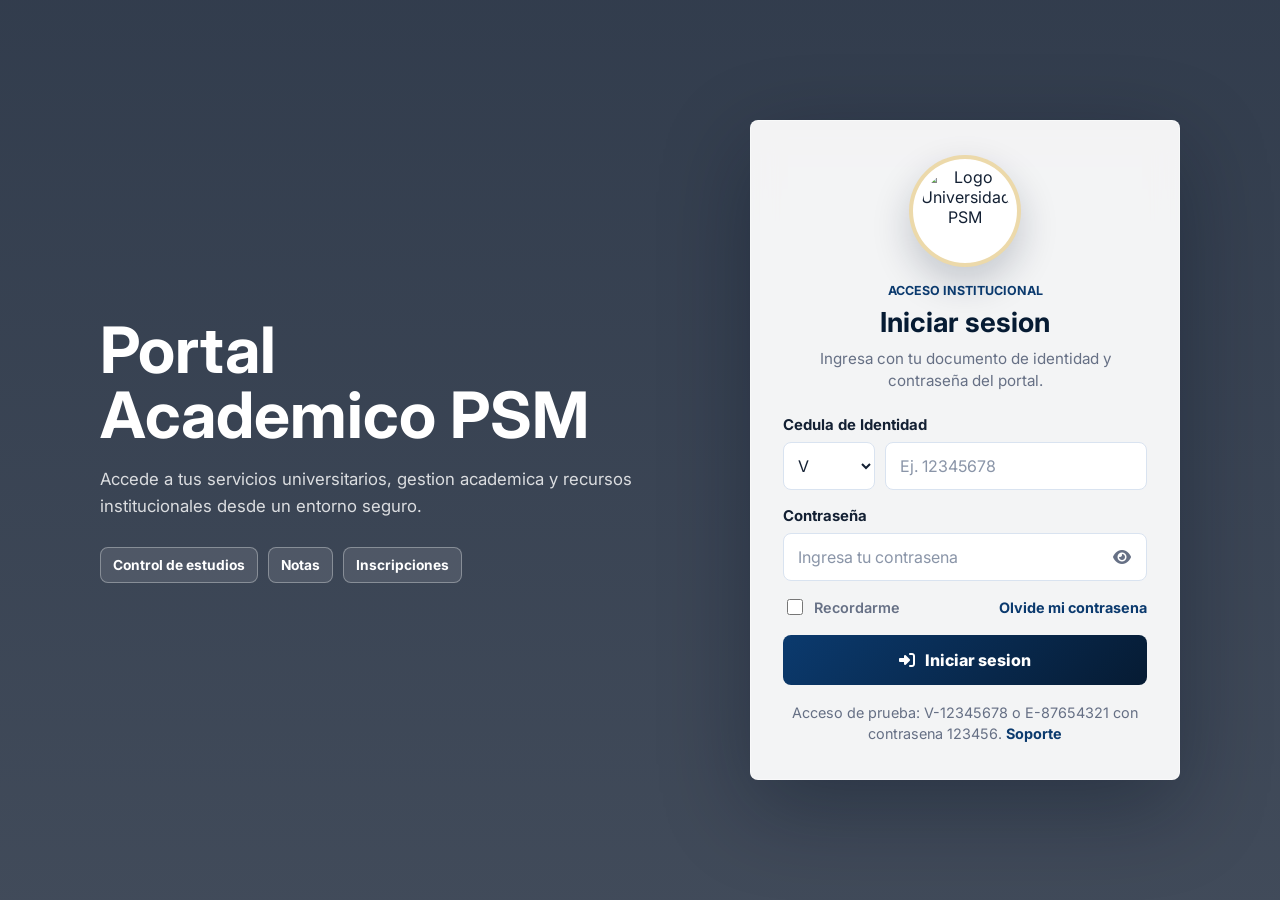
==== index.html @ 39954260 "psm prototipo" ====
<!DOCTYPE html>
<html lang="es">
<head>
    <meta charset="UTF-8">
    <meta name="viewport" content="width=device-width, initial-scale=1.0">
    <meta name="description" content="Inicio de sesion institucional para la Universidad PSM.">
    <title>Login | Universidad PSM</title>
    <link rel="preconnect" href="https://fonts.googleapis.com">
    <link rel="preconnect" href="https://fonts.gstatic.com" crossorigin>
    <link href="https://fonts.googleapis.com/css2?family=Inter:wght@400;600;700;800&display=swap" rel="stylesheet">
    <link rel="stylesheet" href="https://cdnjs.cloudflare.com/ajax/libs/font-awesome/6.5.2/css/all.min.css">
    <link rel="stylesheet" href="estilos/styles.css">
    <script src="Js/login.js" defer></script>
</head>
<body>
    <main class="login-page" aria-labelledby="login-title">
        <div class="login-shell">
            <section class="brand-panel" aria-label="Presentacion institucional">
                <h2 class="brand-title">Portal Academico PSM</h2>
                <p class="brand-copy">
                    Accede a tus servicios universitarios, gestion academica y recursos institucionales desde un entorno seguro.
                </p>
                <div class="brand-badges" aria-label="Servicios disponibles">
                    <span>Control de estudios</span>
                    <span>Notas</span>
                    <span>Inscripciones</span>
                </div>
            </section>

            <section class="login-card" aria-label="Formulario de inicio de sesion">
                <header class="login-header">
                    <div class="logo-frame">
                        <img
                            id="psm-logo"
                            src="https://encrypted-tbn0.gstatic.com/images?q=tbn:ANd9GcSV9LbEAGp9j_T1kVfdlxqC_nBdX74pdTPnZAHp3llB1PQPpkl-ZBNNjds0&s=10"
                            alt="Logo Universidad PSM"
                        >
                    </div>
                    <p class="eyebrow">Acceso institucional</p>
                    <h1 id="login-title" class="login-title">Iniciar sesion</h1>
                    <p class="login-subtitle">Ingresa con tu documento de identidad y contraseña del portal.</p>
                </header>

                <div id="error-box" class="error-box" role="alert" aria-live="polite" hidden></div>

                <form id="login-form" class="login-form" novalidate>
                    <div class="form-group">
                        <label for="document-number">Cedula de Identidad</label>
                        <div class="form-row">
                            <select id="document-type" class="document-select" name="documentType" aria-label="Tipo de documento">
                                <option value="V">V</option>
                                <option value="E">E</option>
                            </select>
                            <input
                                id="document-number"
                                class="control"
                                name="documentNumber"
                                type="number"
                                inputmode="numeric"
                                autocomplete="username"
                                placeholder="Ej. 12345678"
                                maxlength="10"
                                required
                            >
                        </div>
                    </div>

                    <div class="form-group">
                        <label for="password">Contraseña</label>
                        <div class="password-field">
                            <input
                                id="password"
                                class="control"
                                name="password"
                                type="password"
                                autocomplete="current-password"
                                placeholder="Ingresa tu contrasena"
                                required
                            >
                            <button id="toggle-password" class="icon-button" type="button" aria-label="Mostrar contrasena">
                                <i class="fa-solid fa-eye" aria-hidden="true"></i>
                            </button>
                        </div>
                    </div>

                    <div class="form-options">
                        <label class="check-option" for="remember-session">
                            <input id="remember-session" name="rememberSession" type="checkbox">
                            Recordarme
                        </label>
                        <a id="forgot-password" class="forgot-link" href="#">Olvide mi contrasena</a>
                    </div>

                    <button id="login-button" class="login-button" type="submit">
                        <i class="fa-solid fa-right-to-bracket" aria-hidden="true"></i>
                        <span>Iniciar sesion</span>
                    </button>
                </form>

                <p class="login-help">
                    Acceso de prueba: V-12345678 o E-87654321 con contrasena 123456.
                    <a class="support-link" href="mailto:soporte@psm.edu.ve">Soporte</a>
                </p>
            </section>
        </div>
    </main>
</body>
</html>
---- estilos/styles.css ----
:root {
    --color-ink: #132033;
    --color-muted: #667085;
    --color-white: #ffffff;
    --color-panel: rgba(255, 255, 255, 0.94);
    --color-line: #d9e3f0;
    --color-primary: #0b3a6e;
    --color-primary-dark: #061b33;
    --color-primary-soft: #e8f1fb;
    --color-gold: #d7af4f;
    --color-error: #b42318;
    --color-error-bg: #fff1f0;
    --color-success: #067647;
    --radius: 8px;
    --shadow-panel: 0 28px 90px rgba(3, 12, 27, 0.32);
}

* {
    box-sizing: border-box;
}

html {
    min-height: 100%;
}

body {
    min-height: 100vh;
    margin: 0;
    font-family: "Inter", Arial, Helvetica, sans-serif;
    color: var(--color-ink);
    background:
        linear-gradient(rgba(5, 18, 38, 0.82), rgba(5, 18, 38, 0.76)),
        url("https://diarioelregionaldelzulia.com/wp-content/uploads/2025/09/image-8.jpg") center / cover fixed;
}

button,
input,
select {
    font: inherit;
}

.login-page {
    display: grid;
    min-height: 100vh;
    padding: 20px 14px;
}

.login-shell {
    display: grid;
    align-items: center;
    width: min(100%, 1080px);
    margin: auto;
    gap: 22px;
}

.brand-panel {
    display: none;
    color: var(--color-white);
}

.login-card {
    width: min(100%, 430px);
    margin: 0 auto;
    padding: 26px 20px;
    border: 1px solid rgba(255, 255, 255, 0.42);
    border-radius: var(--radius);
    background: var(--color-panel);
    box-shadow: var(--shadow-panel);
    backdrop-filter: blur(14px);
}

.login-header {
    text-align: center;
}

.logo-frame {
    display: grid;
    place-items: center;
    width: 112px;
    height: 112px;
    margin: 0 auto 16px;
    border: 4px solid rgba(215, 175, 79, 0.48);
    border-radius: 50%;
    background: var(--color-white);
    box-shadow: 0 16px 38px rgba(6, 27, 51, 0.2);
}

#psm-logo {
    display: block;
    width: 88px;
    height: 88px;
    border-radius: 50%;
    object-fit: contain;
}

.eyebrow {
    margin: 0 0 8px;
    color: var(--color-primary);
    font-size: 0.78rem;
    font-weight: 700;
    letter-spacing: 0;
    text-transform: uppercase;
}

.login-title {
    margin: 0;
    color: var(--color-primary-dark);
    font-size: 1.72rem;
    line-height: 1.18;
}

.login-subtitle {
    margin: 10px auto 0;
    max-width: 31ch;
    color: var(--color-muted);
    font-size: 0.95rem;
    line-height: 1.45;
}

.error-box {
    margin-top: 20px;
    padding: 12px 14px;
    border: 1px solid rgba(180, 35, 24, 0.22);
    border-radius: var(--radius);
    color: var(--color-error);
    background: var(--color-error-bg);
    font-size: 0.92rem;
    line-height: 1.4;
}

.login-form {
    display: grid;
    gap: 17px;
    margin-top: 24px;
}

.form-group {
    display: grid;
    gap: 8px;
}

.form-row {
    display: grid;
    grid-template-columns: 92px 1fr;
    gap: 10px;
}

label {
    color: var(--color-ink);
    font-size: 0.93rem;
    font-weight: 700;
}

.control,
.document-select {
    min-height: 48px;
    width: 100%;
    border: 1px solid var(--color-line);
    border-radius: var(--radius);
    color: var(--color-ink);
    background: var(--color-white);
    outline: none;
    transition: border-color 180ms ease, box-shadow 180ms ease, background-color 180ms ease, transform 180ms ease;
}

.control {
    padding: 12px 14px;
}

.document-select {
    padding: 12px 10px;
    cursor: pointer;
}

.control::placeholder {
    color: #8a95a8;
}

.control:focus,
.document-select:focus {
    border-color: var(--color-gold);
    box-shadow: 0 0 0 4px rgba(215, 175, 79, 0.2);
}

.control:disabled,
.document-select:disabled {
    color: var(--color-muted);
    background: #eef2f7;
    cursor: not-allowed;
}

.password-field {
    position: relative;
}

.password-field .control {
    padding-right: 46px;
}

.icon-button {
    position: absolute;
    right: 8px;
    top: 50%;
    display: inline-grid;
    place-items: center;
    width: 34px;
    height: 34px;
    border: 0;
    border-radius: var(--radius);
    color: var(--color-muted);
    background: transparent;
    cursor: pointer;
    transform: translateY(-50%);
    transition: color 180ms ease, background-color 180ms ease;
}

.icon-button:hover,
.icon-button:focus-visible {
    color: var(--color-primary);
    background: var(--color-primary-soft);
}

.form-options {
    display: flex;
    align-items: center;
    justify-content: space-between;
    gap: 12px;
    flex-wrap: wrap;
    margin-top: -2px;
}

.check-option {
    display: inline-flex;
    align-items: center;
    gap: 8px;
    color: var(--color-muted);
    font-size: 0.9rem;
    font-weight: 600;
}

.check-option input {
    width: 16px;
    height: 16px;
    accent-color: var(--color-primary);
}

.forgot-link,
.support-link {
    color: var(--color-primary);
    font-size: 0.9rem;
    font-weight: 700;
    text-decoration: none;
}

.forgot-link:hover,
.support-link:hover,
.forgot-link:focus-visible,
.support-link:focus-visible {
    text-decoration: underline;
}

.login-button {
    display: inline-flex;
    align-items: center;
    justify-content: center;
    gap: 10px;
    min-height: 50px;
    border: 0;
    border-radius: var(--radius);
    color: var(--color-white);
    background: linear-gradient(135deg, var(--color-primary), var(--color-primary-dark));
    font-weight: 800;
    cursor: pointer;
    transition: transform 180ms ease, box-shadow 180ms ease, opacity 180ms ease;
}

.login-button:hover:not(:disabled),
.login-button:focus-visible:not(:disabled) {
    transform: translateY(-1px);
    box-shadow: 0 14px 26px rgba(11, 58, 110, 0.3);
}

.login-button:disabled,
.login-button.is-loading {
    opacity: 0.68;
    cursor: not-allowed;
    transform: none;
    box-shadow: none;
}

.login-help {
    margin: 18px 0 0;
    color: var(--color-muted);
    font-size: 0.9rem;
    line-height: 1.45;
    text-align: center;
}

.brand-title {
    max-width: 12ch;
    margin: 0;
    font-size: clamp(2.35rem, 5vw, 4.5rem);
    line-height: 1.02;
}

.brand-copy {
    max-width: 52ch;
    margin: 18px 0 0;
    color: rgba(255, 255, 255, 0.82);
    font-size: 1.05rem;
    line-height: 1.65;
}

.brand-badges {
    display: flex;
    gap: 10px;
    flex-wrap: wrap;
    margin-top: 26px;
}

.brand-badges span {
    padding: 9px 12px;
    border: 1px solid rgba(255, 255, 255, 0.32);
    border-radius: var(--radius);
    background: rgba(255, 255, 255, 0.1);
    color: var(--color-white);
    font-size: 0.86rem;
    font-weight: 700;
}

@media (min-width: 760px) {
    .login-page {
        padding: 36px 28px;
    }

    .login-shell {
        grid-template-columns: minmax(0, 1fr) 430px;
        gap: 48px;
    }

    .brand-panel {
        display: block;
    }

    .login-card {
        padding: 34px 32px;
    }
}
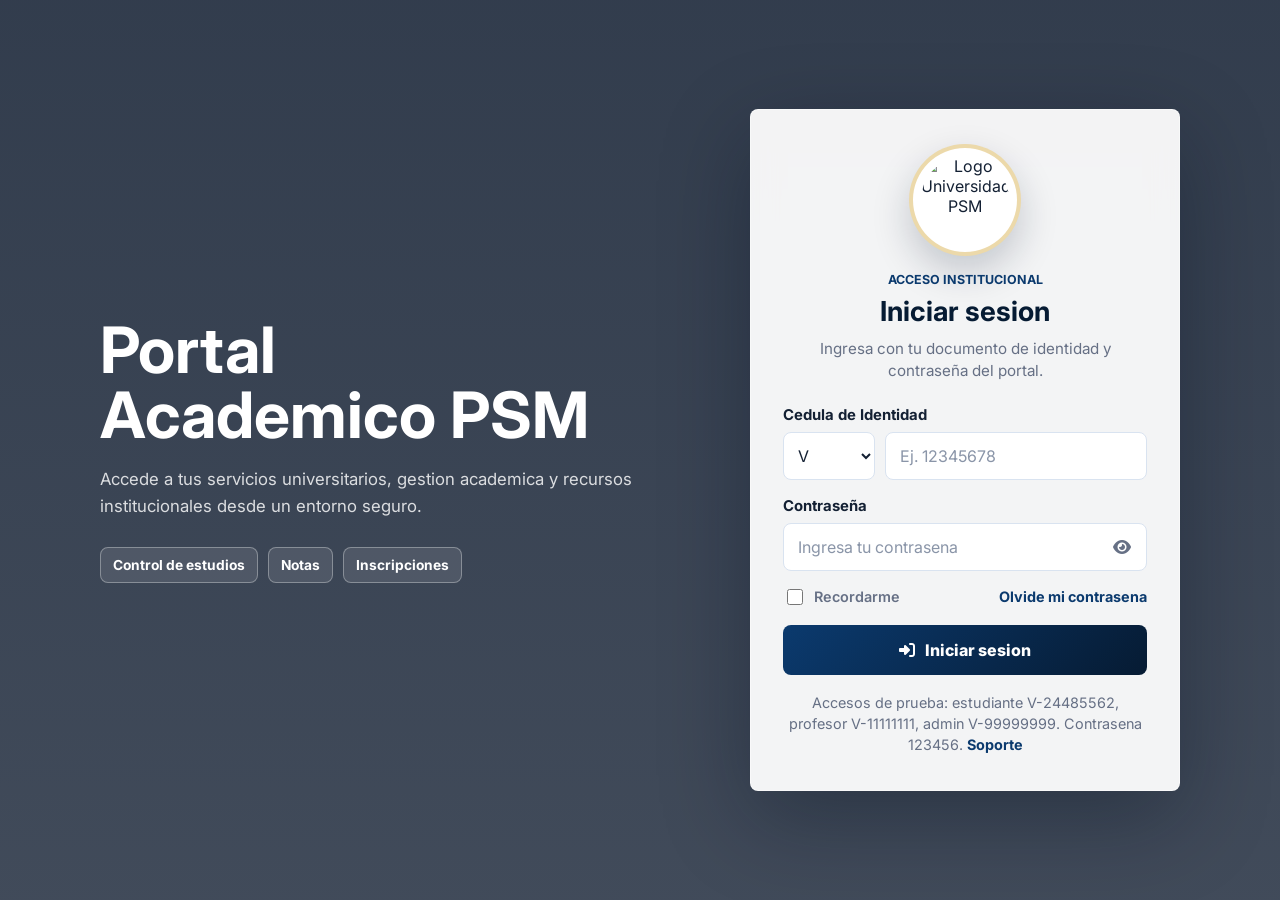
==== commit 5bee1cfc: "Seccion Profesor 80%" ====
--- a/index.html
+++ b/index.html
@@ -98,7 +98,7 @@
                 </form>
 
                 <p class="login-help">
-                    Acceso de prueba: V-12345678 o E-87654321 con contrasena 123456.
+                    Accesos de prueba: estudiante V-24485562, profesor V-11111111, admin V-99999999. Contrasena 123456.
                     <a class="support-link" href="mailto:soporte@psm.edu.ve">Soporte</a>
                 </p>
             </section>
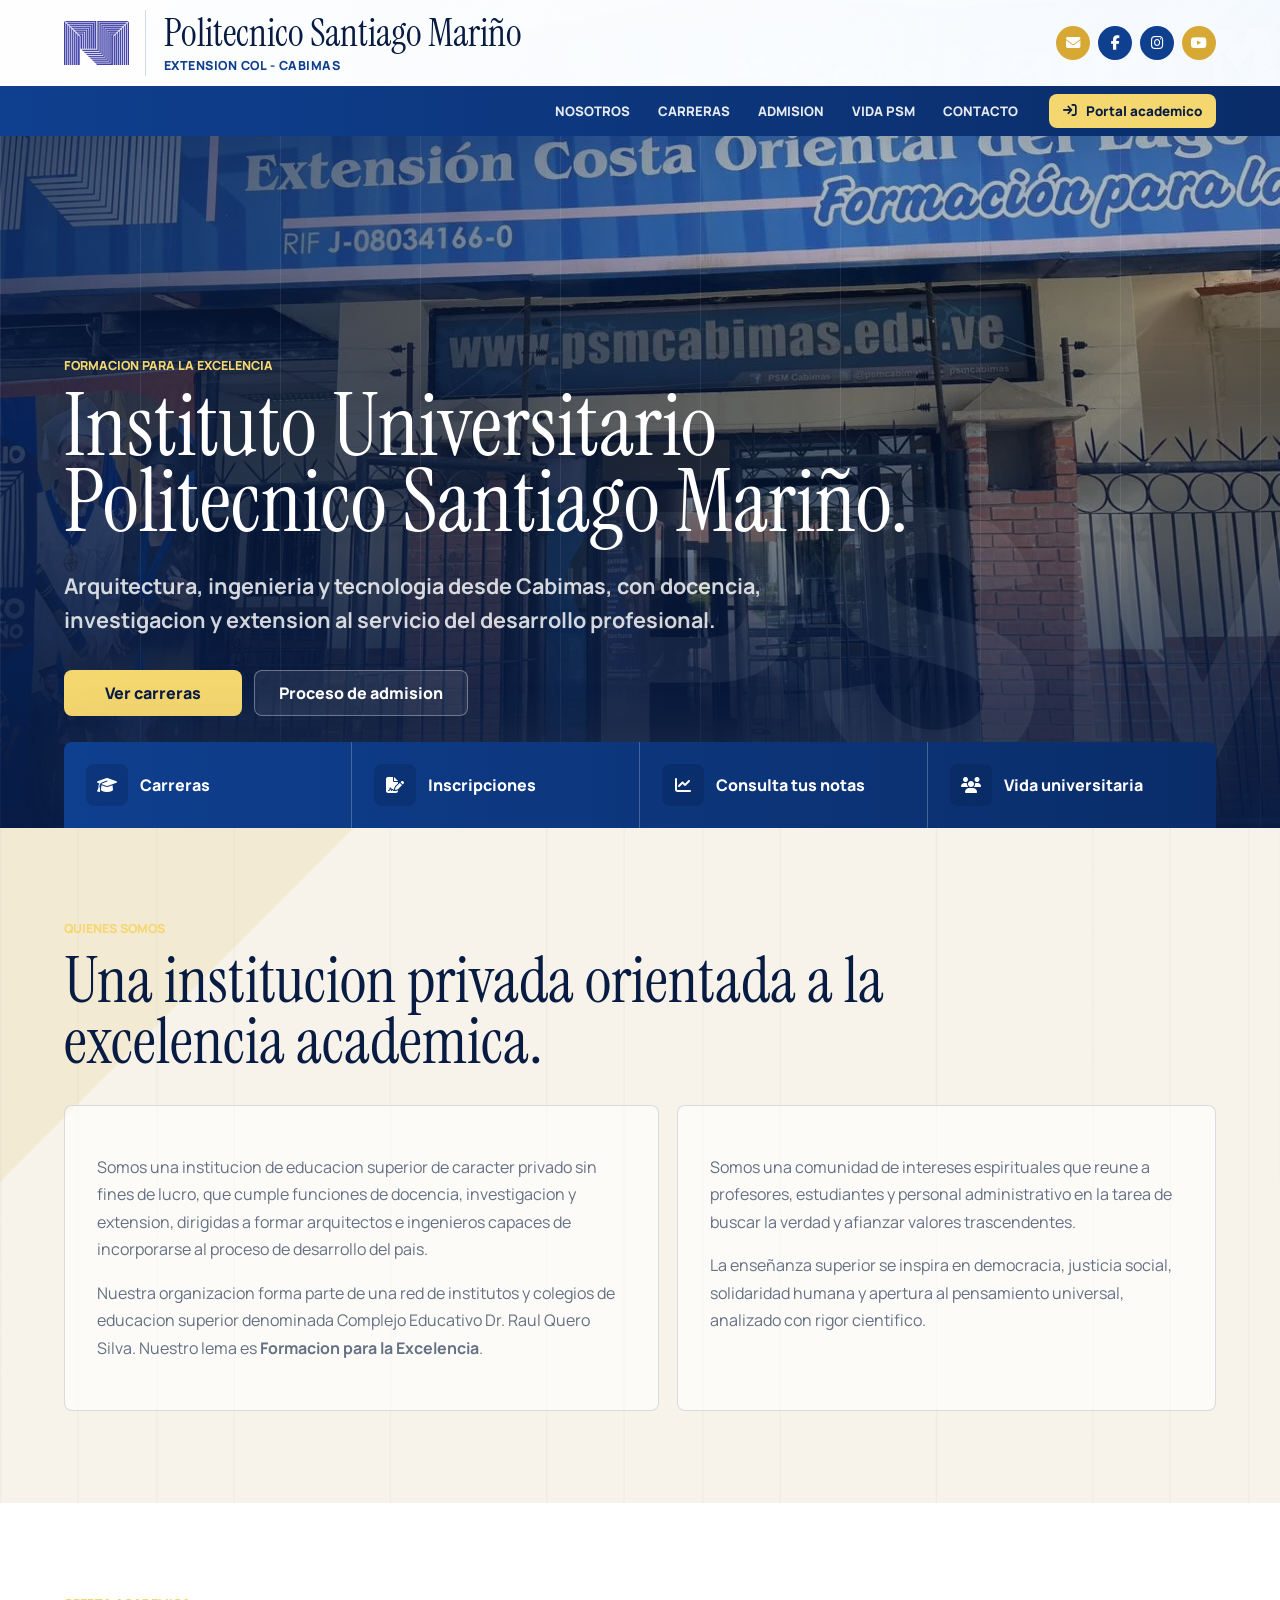
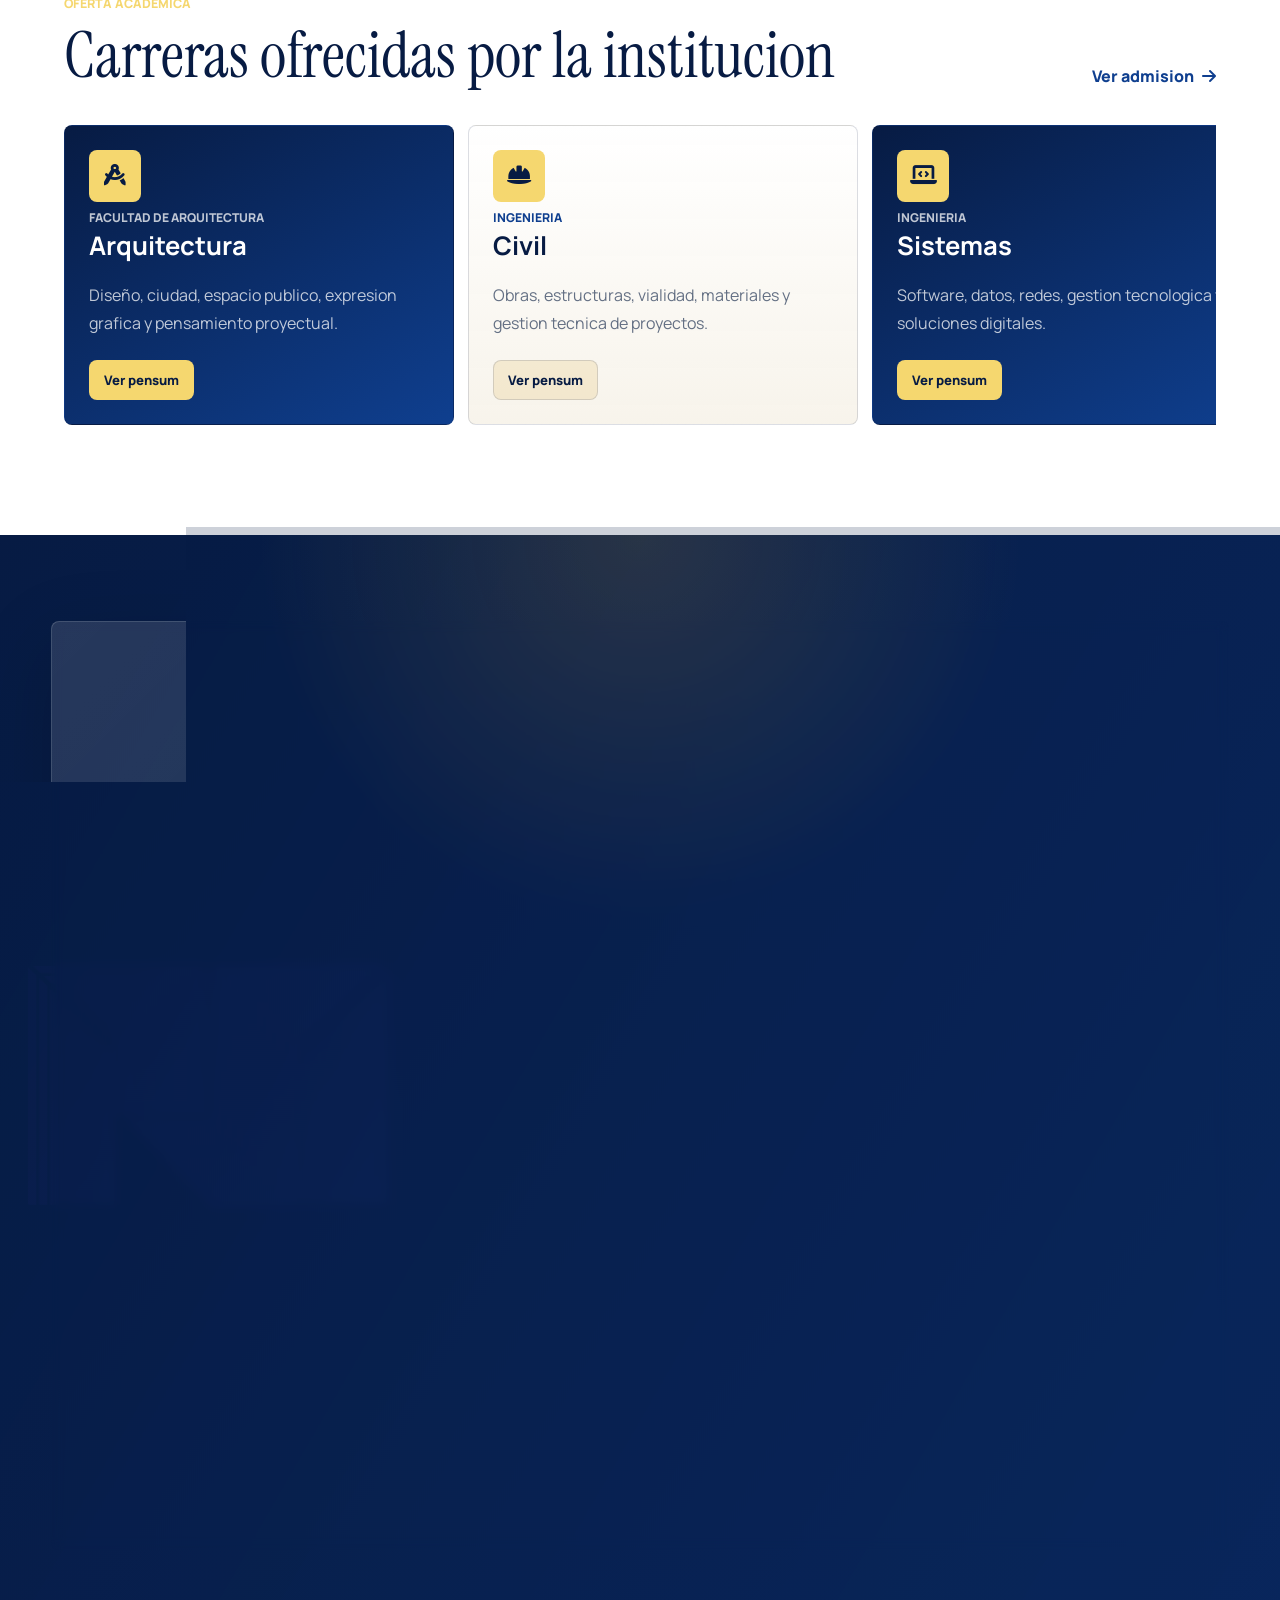
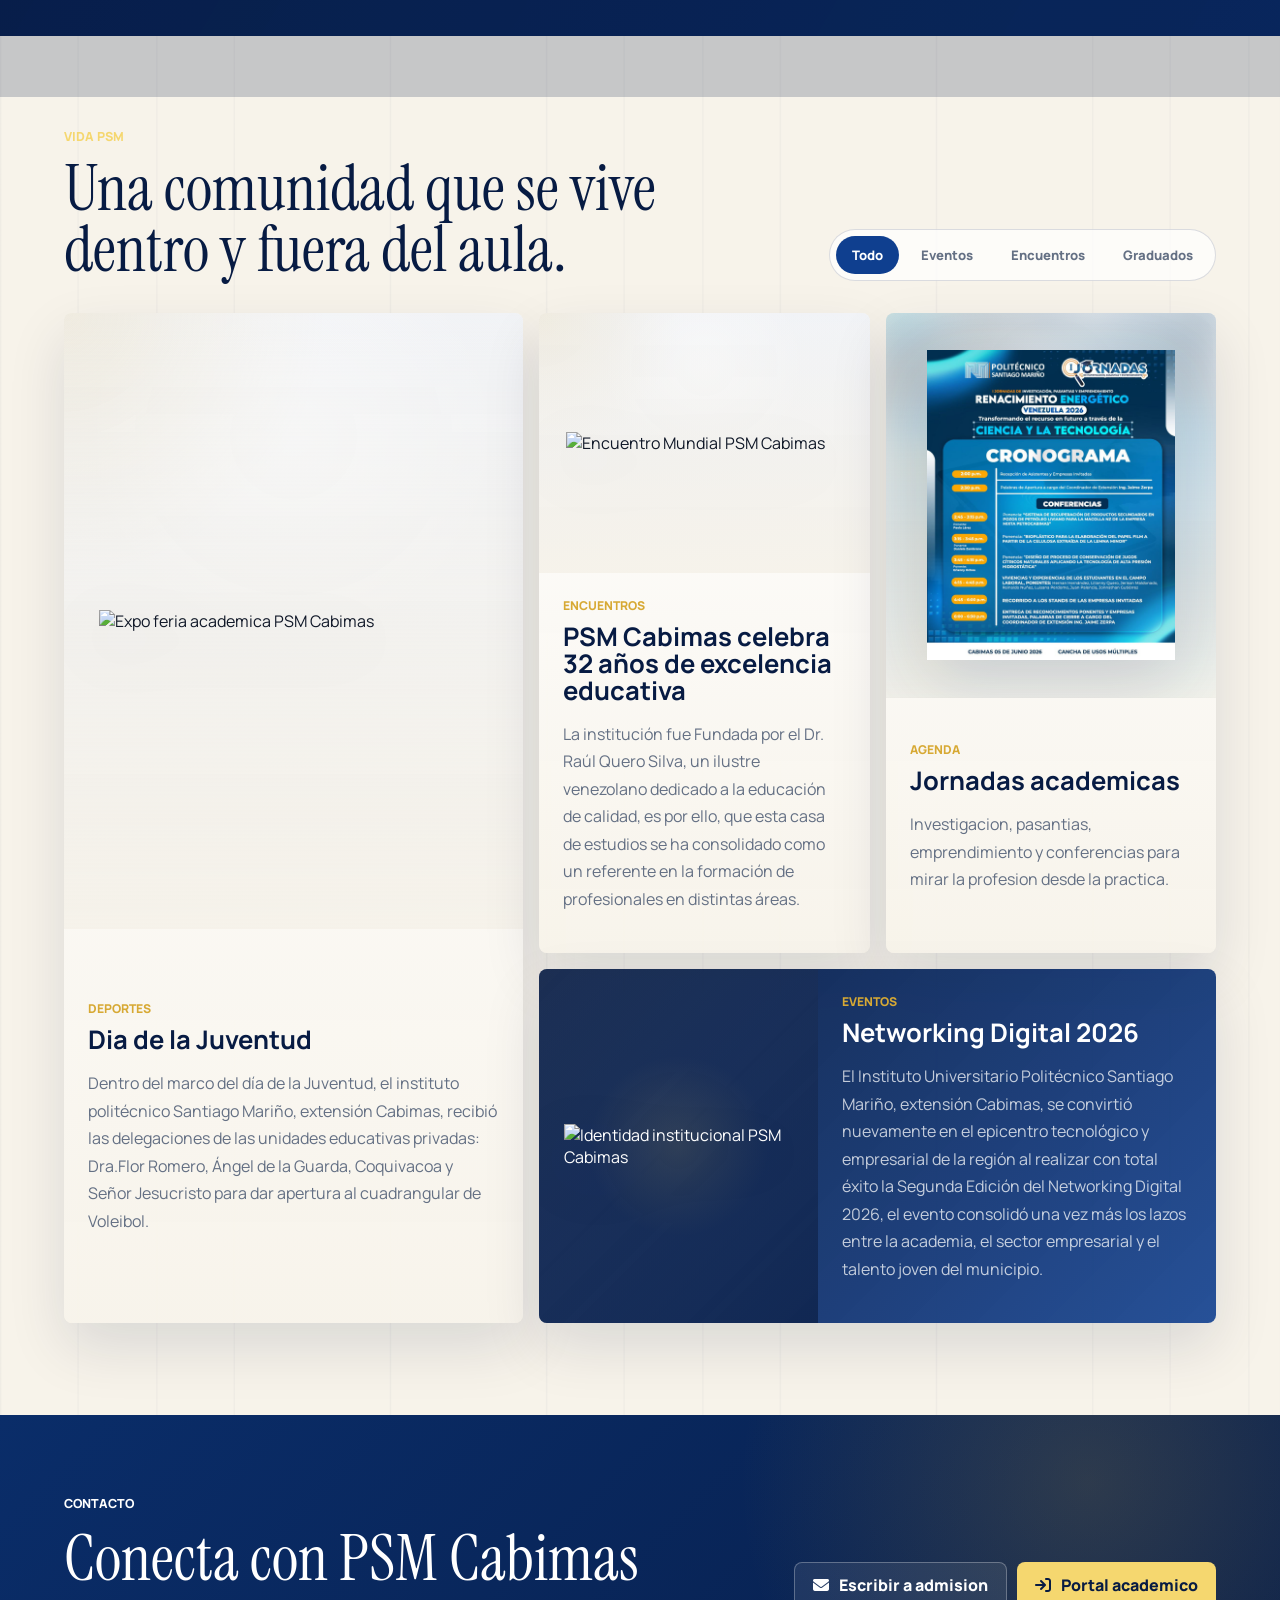
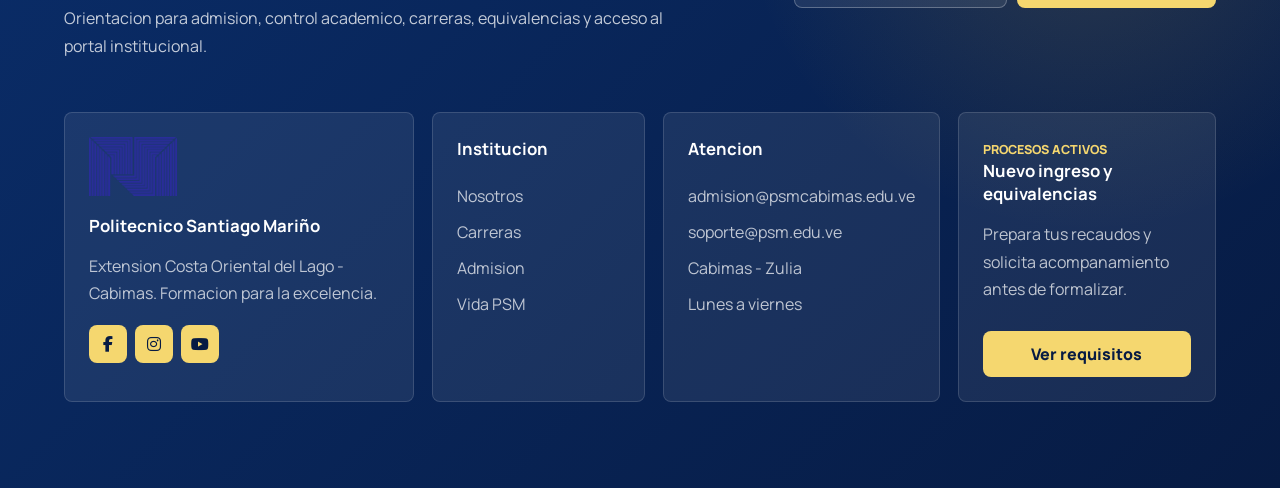
==== commit 71f9defe: "nueva estructura website" ====
--- a/index.html
+++ b/index.html
@@ -3,106 +3,324 @@
 <head>
     <meta charset="UTF-8">
     <meta name="viewport" content="width=device-width, initial-scale=1.0">
-    <meta name="description" content="Inicio de sesion institucional para la Universidad PSM.">
-    <title>Login | Universidad PSM</title>
+    <meta name="description" content="Web institucional del Instituto Universitario Politecnico Santiago Mariño en Cabimas.">
+    <title>Universidad PSM | Cabimas</title>
     <link rel="preconnect" href="https://fonts.googleapis.com">
     <link rel="preconnect" href="https://fonts.gstatic.com" crossorigin>
-    <link href="https://fonts.googleapis.com/css2?family=Inter:wght@400;600;700;800&display=swap" rel="stylesheet">
+    <link href="https://fonts.googleapis.com/css2?family=Instrument+Serif:ital@0;1&family=Manrope:wght@500;600;700;800;900&display=swap" rel="stylesheet">
     <link rel="stylesheet" href="https://cdnjs.cloudflare.com/ajax/libs/font-awesome/6.5.2/css/all.min.css">
-    <link rel="stylesheet" href="estilos/styles.css">
-    <script src="Js/login.js" defer></script>
+    <link rel="stylesheet" href="https://cdn.jsdelivr.net/npm/swiper@11/swiper-bundle.min.css">
+    <link rel="stylesheet" href="estilos/website.css">
+    <script src="https://cdn.jsdelivr.net/npm/swiper@11/swiper-bundle.min.js" defer></script>
+    <script src="https://unpkg.com/lenis@1.3.4/dist/lenis.min.js" defer></script>
+    <script src="Js/data/dashboardData.js" defer></script>
+    <script src="Js/website.js" defer></script>
 </head>
 <body>
-    <main class="login-page" aria-labelledby="login-title">
-        <div class="login-shell">
-            <section class="brand-panel" aria-label="Presentacion institucional">
-                <h2 class="brand-title">Portal Academico PSM</h2>
-                <p class="brand-copy">
-                    Accede a tus servicios universitarios, gestion academica y recursos institucionales desde un entorno seguro.
-                </p>
-                <div class="brand-badges" aria-label="Servicios disponibles">
-                    <span>Control de estudios</span>
-                    <span>Notas</span>
-                    <span>Inscripciones</span>
-                </div>
-            </section>
-
-            <section class="login-card" aria-label="Formulario de inicio de sesion">
-                <header class="login-header">
-                    <div class="logo-frame">
-                        <img
-                            id="psm-logo"
-                            src="https://encrypted-tbn0.gstatic.com/images?q=tbn:ANd9GcSV9LbEAGp9j_T1kVfdlxqC_nBdX74pdTPnZAHp3llB1PQPpkl-ZBNNjds0&s=10"
-                            alt="Logo Universidad PSM"
-                        >
-                    </div>
-                    <p class="eyebrow">Acceso institucional</p>
-                    <h1 id="login-title" class="login-title">Iniciar sesion</h1>
-                    <p class="login-subtitle">Ingresa con tu documento de identidad y contraseña del portal.</p>
-                </header>
-
-                <div id="error-box" class="error-box" role="alert" aria-live="polite" hidden></div>
-
-                <form id="login-form" class="login-form" novalidate>
-                    <div class="form-group">
-                        <label for="document-number">Cedula de Identidad</label>
-                        <div class="form-row">
-                            <select id="document-type" class="document-select" name="documentType" aria-label="Tipo de documento">
-                                <option value="V">V</option>
-                                <option value="E">E</option>
-                            </select>
-                            <input
-                                id="document-number"
-                                class="control"
-                                name="documentNumber"
-                                type="number"
-                                inputmode="numeric"
-                                autocomplete="username"
-                                placeholder="Ej. 12345678"
-                                maxlength="10"
-                                required
-                            >
-                        </div>
-                    </div>
-
-                    <div class="form-group">
-                        <label for="password">Contraseña</label>
-                        <div class="password-field">
-                            <input
-                                id="password"
-                                class="control"
-                                name="password"
-                                type="password"
-                                autocomplete="current-password"
-                                placeholder="Ingresa tu contrasena"
-                                required
-                            >
-                            <button id="toggle-password" class="icon-button" type="button" aria-label="Mostrar contrasena">
-                                <i class="fa-solid fa-eye" aria-hidden="true"></i>
-                            </button>
-                        </div>
-                    </div>
-
-                    <div class="form-options">
-                        <label class="check-option" for="remember-session">
-                            <input id="remember-session" name="rememberSession" type="checkbox">
-                            Recordarme
-                        </label>
-                        <a id="forgot-password" class="forgot-link" href="#">Olvide mi contrasena</a>
-                    </div>
-
-                    <button id="login-button" class="login-button" type="submit">
-                        <i class="fa-solid fa-right-to-bracket" aria-hidden="true"></i>
-                        <span>Iniciar sesion</span>
-                    </button>
-                </form>
-
-                <p class="login-help">
-                    Accesos de prueba: estudiante V-24485562, profesor V-11111111, admin V-99999999. Contrasena 123456.
-                    <a class="support-link" href="mailto:soporte@psm.edu.ve">Soporte</a>
-                </p>
+    <header class="site-header" data-site-header>
+        <div class="site-topbar">
+            <a class="site-brand" href="#inicio" aria-label="Inicio PSM Cabimas">
+                <img src="img/PSMCABIMASEDU.VE.png" alt="Logo PSM">
+                <span><strong>Politecnico Santiago Mariño</strong><small>Extension COL - Cabimas</small></span>
+            </a>
+            <div class="site-social" aria-label="Canales institucionales">
+                <a href="mailto:admisioncabimas@psm.edu.ve" aria-label="Correo"><i class="fa-solid fa-envelope" aria-hidden="true"></i></a>
+                <a href="#contacto" aria-label="Facebook"><i class="fa-brands fa-facebook-f" aria-hidden="true"></i></a>
+                <a href="#contacto" aria-label="Instagram"><i class="fa-brands fa-instagram" aria-hidden="true"></i></a>
+                <a href="#contacto" aria-label="YouTube"><i class="fa-brands fa-youtube" aria-hidden="true"></i></a>
+            </div>
+        </div>
+
+        <div class="site-navbar">
+            <button class="site-menu-button" type="button" aria-label="Abrir menu" data-menu-button>
+                <i class="fa-solid fa-bars" aria-hidden="true"></i>
+            </button>
+
+            <nav class="site-nav" aria-label="Navegacion principal" data-site-nav>
+                <a href="#nosotros">Nosotros</a>
+                <a href="#carreras">Carreras</a>
+                <a href="#admision">Admision</a>
+                <a href="#vida">Vida PSM</a>
+                <a href="#contacto">Contacto</a>
+            </nav>
+
+            <a class="portal-link" href="login.html">
+                <i class="fa-solid fa-arrow-right-to-bracket" aria-hidden="true"></i>
+                Portal academico
+            </a>
+        </div>
+    </header>
+
+    <main>
+        <section id="inicio" class="hero-section">
+            <div class="hero-bg-mark" aria-hidden="true">PSM</div>
+            <div class="hero-content">
+                <p class="section-kicker">Formacion para la Excelencia</p>
+                <h1>Instituto Universitario Politecnico Santiago Mariño.</h1>
+                <p class="hero-copy">Arquitectura, ingenieria y tecnologia desde Cabimas, con docencia, investigacion y extension al servicio del desarrollo profesional.</p>
+                <div class="hero-actions">
+                    <a class="primary-action" href="#carreras">Ver carreras</a>
+                    <a class="secondary-action" href="#admision">Proceso de admision</a>
+                </div>
+            </div>
+
+            <div class="hero-quick-links" aria-label="Accesos rapidos">
+                <a href="#carreras"><i class="fa-solid fa-graduation-cap" aria-hidden="true"></i><span>Carreras</span></a>
+                <a href="#admision"><i class="fa-solid fa-file-signature" aria-hidden="true"></i><span>Inscripciones</span></a>
+                <a href="login.html"><i class="fa-solid fa-chart-line" aria-hidden="true"></i><span>Consulta tus notas</span></a>
+                <a href="#vida"><i class="fa-solid fa-users" aria-hidden="true"></i><span>Vida universitaria</span></a>
+            </div>
+        </section>
+
+        <section id="nosotros" class="about-section section-frame">
+            <div class="section-heading">
+                <p class="section-kicker">Quienes somos</p>
+                <h2>Una institucion privada orientada a la excelencia academica.</h2>
+            </div>
+            <div class="about-grid">
+                <article>
+                    <p>Somos una institucion de educacion superior de caracter privado sin fines de lucro, que cumple funciones de docencia, investigacion y extension, dirigidas a formar arquitectos e ingenieros capaces de incorporarse al proceso de desarrollo del pais.</p>
+                    <p>Nuestra organizacion forma parte de una red de institutos y colegios de educacion superior denominada Complejo Educativo Dr. Raul Quero Silva. Nuestro lema es <strong>Formacion para la Excelencia</strong>.</p>
+                </article>
+                <article>
+                    <p>Somos una comunidad de intereses espirituales que reune a profesores, estudiantes y personal administrativo en la tarea de buscar la verdad y afianzar valores trascendentes.</p>
+                    <p>La enseñanza superior se inspira en democracia, justicia social, solidaridad humana y apertura al pensamiento universal, analizado con rigor cientifico.</p>
+                </article>
+            </div>
+        </section>
+
+        <section id="carreras" class="careers-section section-frame">
+            <div class="section-heading split">
+                <div>
+                    <p class="section-kicker">Oferta academica</p>
+                    <h2>Carreras ofrecidas por la institucion</h2>
+                </div>
+                <a class="text-link" href="#admision">Ver admision <i class="fa-solid fa-arrow-right" aria-hidden="true"></i></a>
+            </div>
+            <div class="career-carousel swiper" data-career-carousel>
+                <div class="career-viewport swiper-wrapper" data-career-track>
+                <article class="career-card swiper-slide" data-career-key="arquitectura" data-career-name="Arquitectura" data-career-faculty="Facultad de Arquitectura" data-career-focus="Diseño arquitectonico, urbanismo, expresion grafica, estructuras basicas y proyecto integral.">
+                    <i class="fa-solid fa-drafting-compass" aria-hidden="true"></i>
+                    <span>Facultad de Arquitectura</span>
+                    <h3>Arquitectura</h3>
+                    <p>Diseño, ciudad, espacio publico, expresion grafica y pensamiento proyectual.</p>
+                    <button class="career-pensum-button" type="button" data-pensum-open>Ver pensum</button>
+                </article>
+                <article class="career-card swiper-slide" data-career-key="civil" data-career-name="Ingenieria Civil" data-career-faculty="Ingenieria" data-career-focus="Estructuras, vialidad, hidraulica, suelos, materiales, obras civiles y gestion de proyectos.">
+                    <i class="fa-solid fa-helmet-safety" aria-hidden="true"></i>
+                    <span>Ingenieria</span>
+                    <h3>Civil</h3>
+                    <p>Obras, estructuras, vialidad, materiales y gestion tecnica de proyectos.</p>
+                    <button class="career-pensum-button" type="button" data-pensum-open>Ver pensum</button>
+                </article>
+                <article class="career-card swiper-slide" data-career-key="sistemas" data-career-name="Ingenieria de Sistemas" data-career-faculty="Ingenieria" data-career-focus="Programacion, bases de datos, redes, sistemas operativos, analisis, diseño y gestion tecnologica.">
+                    <i class="fa-solid fa-laptop-code" aria-hidden="true"></i>
+                    <span>Ingenieria</span>
+                    <h3>Sistemas</h3>
+                    <p>Software, datos, redes, gestion tecnologica y soluciones digitales.</p>
+                    <button class="career-pensum-button" type="button" data-pensum-open>Ver pensum</button>
+                </article>
+                <article class="career-card swiper-slide" data-career-key="electrica" data-career-name="Ingenieria Electrica" data-career-faculty="Ingenieria" data-career-focus="Circuitos, maquinas electricas, potencia, instalaciones, control y energia aplicada.">
+                    <i class="fa-solid fa-bolt" aria-hidden="true"></i>
+                    <span>Ingenieria</span>
+                    <h3>Electrica</h3>
+                    <p>Sistemas electricos, potencia, control, instalaciones y energia aplicada.</p>
+                    <button class="career-pensum-button" type="button" data-pensum-open>Ver pensum</button>
+                </article>
+                <article class="career-card swiper-slide" data-career-key="electronica" data-career-name="Ingenieria Electronica" data-career-faculty="Ingenieria" data-career-focus="Electronica analogica y digital, telecomunicaciones, control, automatizacion e instrumentacion.">
+                    <i class="fa-solid fa-microchip" aria-hidden="true"></i>
+                    <span>Ingenieria</span>
+                    <h3>Electronica</h3>
+                    <p>Circuitos, comunicaciones, automatizacion, instrumentacion y tecnologia aplicada.</p>
+                    <button class="career-pensum-button" type="button" data-pensum-open>Ver pensum</button>
+                </article>
+                <article class="career-card swiper-slide" data-career-key="industrial" data-career-name="Ingenieria Industrial" data-career-faculty="Ingenieria" data-career-focus="Produccion, calidad, operaciones, logistica, seguridad industrial y mejora de procesos.">
+                    <i class="fa-solid fa-industry" aria-hidden="true"></i>
+                    <span>Ingenieria</span>
+                    <h3>Industrial</h3>
+                    <p>Procesos productivos, calidad, operaciones, logistica y mejora organizacional.</p>
+                    <button class="career-pensum-button" type="button" data-pensum-open>Ver pensum</button>
+                </article>
+                <article class="career-card swiper-slide" data-career-key="mantenimiento" data-career-name="Ingenieria en Mantenimiento Mecanico" data-career-faculty="Ingenieria" data-career-focus="Maquinas, procesos industriales, mantenimiento, confiabilidad, materiales y gestion tecnica.">
+                    <i class="fa-solid fa-gears" aria-hidden="true"></i>
+                    <span>Ingenieria</span>
+                    <h3>Mantenimiento Mecanico</h3>
+                    <p>Procesos industriales, confiabilidad, maquinas y gestion de mantenimiento.</p>
+                    <button class="career-pensum-button" type="button" data-pensum-open>Ver pensum</button>
+                </article>
+                </div>
+                <div class="career-carousel-bar" aria-label="Controles de carreras">
+                    <button class="career-control" type="button" data-career-prev aria-label="Carrera anterior"><i class="fa-solid fa-arrow-left" aria-hidden="true"></i></button>
+                    <button class="career-control" type="button" data-career-next aria-label="Carrera siguiente"><i class="fa-solid fa-arrow-right" aria-hidden="true"></i></button>
+                </div>
+            </div>
+        </section>
+
+        <div class="pensum-modal" data-pensum-modal hidden>
+            <div class="pensum-backdrop" data-pensum-close></div>
+            <section class="pensum-dialog" role="dialog" aria-modal="true" aria-labelledby="pensum-title">
+                <button class="pensum-close" type="button" data-pensum-close aria-label="Cerrar pensum"><i class="fa-solid fa-xmark" aria-hidden="true"></i></button>
+                <p class="section-kicker" data-pensum-faculty>Ingenieria</p>
+                <h2 id="pensum-title" data-pensum-title>Pensum</h2>
+                <p data-pensum-focus></p>
+                <div class="pensum-summary">
+                    <span><strong>10</strong> semestres</span>
+                    <span><strong>5</strong> ejes formativos</span>
+                    <span><strong>PSM</strong> Cabimas</span>
+                </div>
+                <div class="pensum-detail" data-pensum-detail></div>
+                <div class="pensum-actions">
+                    <a href="login.html">Abrir portal academico</a>
+                    <a href="#admision" data-pensum-close>Solicitar admision</a>
+                </div>
             </section>
         </div>
+
+        <section id="admision" class="admission-section">
+            <div class="admission-panel">
+                <div class="admission-intro">
+                    <p class="section-kicker">Procesos institucionales</p>
+                    <h2>Inscripcion y equivalencias</h2>
+                    <p>Requisitos oficiales para formalizar tu ingreso, traslado o estudio por equivalencias en la sede Cabimas.</p>
+                </div>
+                <div class="admission-content">
+                    <div class="admission-cards">
+                        <article class="admission-card">
+                            <div class="admission-card-head">
+                                <i class="fa-solid fa-user-plus" aria-hidden="true"></i>
+                                <div><span>Nuevo ingreso</span><h3>Documentos para inscripcion</h3></div>
+                            </div>
+                            <ul class="admission-list">
+                                <li>Recibos de pago canjeados en el area de caja.</li>
+                                <li>Titulo de Bachiller original, copia y fondo negro certificado.</li>
+                                <li>Constancia de tramitacion ante el Ministerio de Educacion si aun no posee titulo.</li>
+                                <li>Partida de nacimiento vigente, original y copia, sin enmiendas.</li>
+                                <li>Notas certificadas de bachillerato en formato nuevo, original y copia.</li>
+                                <li>Cedula de identidad vigente ampliada al 129%.</li>
+                                <li>Comprobante RUSNIES como constancia de preinscripcion CNU.</li>
+                                <li>Constancia de inscripcion militar o carnet, para mayores de 18 años.</li>
+                                <li>Carta de buena conducta y cuatro fotos carnet fondo azul.</li>
+                            </ul>
+                            <p class="admission-note"><strong>Nota:</strong> si el aspirante es menor de edad, debe asistir con su representante.</p>
+                        </article>
+
+                        <article class="admission-card admission-card-featured">
+                            <div class="admission-card-head">
+                                <i class="fa-solid fa-right-left" aria-hidden="true"></i>
+                                <div><span>Equivalencias</span><h3>Ingreso por estudios previos</h3></div>
+                            </div>
+                            <ul class="admission-list">
+                                <li>Requisitos generales de nuevo ingreso, incluyendo pagos, identificacion y recaudos academicos.</li>
+                                <li>Titulo de Tecnico Superior Universitario registrado, copia y fondo negro certificado.</li>
+                                <li>Cedula de identidad ampliada al 129% y notas certificadas de TSU.</li>
+                                <li>Pensum de estudio vigente, sellado y firmado.</li>
+                                <li>Programas de asignaturas sellados y firmados.</li>
+                                <li>Carpeta manila marron tamaño oficio con gancho.</li>
+                            </ul>
+                            <p class="admission-note"><strong>Importante:</strong> el pensum y los programas deben venir separados e identificados en el mismo orden reflejado en el pensum.</p>
+                        </article>
+                    </div>
+
+                    <aside class="admission-info" aria-label="Informacion de admision">
+                        <div>
+                            <span>Horario de atencion</span>
+                            <strong>Lunes a viernes</strong>
+                            <p>08:00am - 12:00m<br>03:00pm - 07:00pm</p>
+                        </div>
+                        <div>
+                            <span>Contacto</span>
+                            <strong>admision@psmcabimas.edu.ve</strong>
+                            <p>Control academico atiende solicitudes de nuevo ingreso, traslados, cambio de carrera y congelamiento de semestre.</p>
+                        </div>
+                        <a href="#contacto">Solicitar orientacion <i class="fa-solid fa-arrow-right" aria-hidden="true"></i></a>
+                    </aside>
+                </div>
+            </div>
+        </section>
+
+        <section id="vida" class="life-section section-frame">
+            <div class="section-heading split">
+                <div>
+                    <p class="section-kicker">Vida PSM</p>
+                    <h2>Una comunidad que se vive dentro y fuera del aula.</h2>
+                </div>
+                <div class="life-tabs" role="tablist" aria-label="Noticias PSM">
+                    <button class="is-active" type="button" data-life-filter="all">Todo</button>
+                    <button type="button" data-life-filter="events">Eventos</button>
+                    <button type="button" data-life-filter="meetings">Encuentros</button>
+                    <button type="button" data-life-filter="graduates">Graduados</button>
+                </div>
+            </div>
+            <div class="life-grid">
+                <article class="life-card life-card-feature" data-life-card="events">
+                    <figure style="--life-image: url('https://diarioelregionaldelzulia.com/wp-content/uploads/2026/02/WhatsApp-Image-2026-02-13-at-7.25.27-PM-1.webp');"><img src="https://diarioelregionaldelzulia.com/wp-content/uploads/2026/02/WhatsApp-Image-2026-02-13-at-7.25.27-PM-1.webp" alt="Expo feria academica PSM Cabimas"></figure>
+                    <div><span>Deportes</span><h3>Dia de la Juventud</h3><p> Dentro del marco del día de la Juventud, el instituto politécnico Santiago Mariño, extensión Cabimas, recibió las delegaciones de las unidades educativas privadas: Dra.Flor Romero, Ángel de la Guarda, Coquivacoa y Señor Jesucristo para dar apertura al cuadrangular de Voleibol.</p></div>
+                </article>
+                <article class="life-card" data-life-card="meetings">
+                    <figure style="--life-image: url('https://diarioelregionaldelzulia.com/wp-content/uploads/2025/10/psm4.webp');"><img src="https://diarioelregionaldelzulia.com/wp-content/uploads/2025/10/psm4.webp" alt="Encuentro Mundial PSM Cabimas"></figure>
+                    <div><span>Encuentros</span><h3>PSM Cabimas celebra 32 años de excelencia educativa</h3><p>La institución fue Fundada por el Dr. Raúl Quero Silva, un ilustre venezolano dedicado a la educación de calidad, es por ello, que esta casa de estudios se ha consolidado como un referente en la formación de profesionales en distintas áreas.</p></div>
+                </article>
+                <article class="life-card" data-life-card="events">
+                    <figure style="--life-image: url('../img/WhatsApp Image 2026-06-18 at 10.26.34 AM (1).jpeg');"><img src="img/WhatsApp Image 2026-06-18 at 10.26.34 AM (1).jpeg" alt="Jornadas de investigacion PSM"></figure>
+                    <div><span>Agenda</span><h3>Jornadas academicas</h3><p>Investigacion, pasantias, emprendimiento y conferencias para mirar la profesion desde la practica.</p></div>
+                </article>
+                <article class="life-card life-card-graduates" data-life-card="graduates">
+                    <figure style="--life-image: url('https://diarioelregionaldelzulia.com/wp-content/uploads/2026/05/image-2026-05-30T060700.857.webp');"><img src="https://diarioelregionaldelzulia.com/wp-content/uploads/2026/05/image-2026-05-30T060700.857.webp" alt="Identidad institucional PSM Cabimas"></figure>
+                    <div><span>Eventos</span><h3>Networking Digital 2026</h3><p>El Instituto Universitario Politécnico Santiago Mariño, extensión Cabimas, se convirtió nuevamente en el epicentro tecnológico y empresarial de la región al realizar con total éxito la Segunda Edición del Networking Digital 2026, el evento consolidó una vez más los lazos entre la academia, el sector empresarial y el talento joven del municipio.</p></div>
+                </article>
+            </div>
+        </section>
+
+        <footer id="contacto" class="site-footer">
+            <div class="footer-hero">
+                <div>
+                    <p class="section-kicker">Contacto</p>
+                    <h2>Conecta con PSM Cabimas</h2>
+                    <p>Orientacion para admision, control academico, carreras, equivalencias y acceso al portal institucional.</p>
+                </div>
+                <div class="footer-actions">
+                    <a href="mailto:admision@psmcabimas.edu.ve"><i class="fa-solid fa-envelope" aria-hidden="true"></i> Escribir a admision</a>
+                    <a href="login.html"><i class="fa-solid fa-arrow-right-to-bracket" aria-hidden="true"></i> Portal academico</a>
+                </div>
+            </div>
+            <div class="footer-grid">
+                <div class="footer-brand-block">
+                    <img src="img/PSMCABIMASEDU.VE.png" alt="Logo PSM Cabimas">
+                    <h3>Politecnico Santiago Mariño</h3>
+                    <p>Extension Costa Oriental del Lago - Cabimas. Formacion para la excelencia.</p>
+                    <div class="footer-social" aria-label="Redes sociales PSM">
+                        <a href="#contacto" aria-label="Facebook"><i class="fa-brands fa-facebook-f" aria-hidden="true"></i></a>
+                        <a href="#contacto" aria-label="Instagram"><i class="fa-brands fa-instagram" aria-hidden="true"></i></a>
+                        <a href="#contacto" aria-label="YouTube"><i class="fa-brands fa-youtube" aria-hidden="true"></i></a>
+                    </div>
+                </div>
+                <nav class="footer-links" aria-label="Enlaces del sitio">
+                    <h3>Institucion</h3>
+                    <a href="#nosotros">Nosotros</a>
+                    <a href="#carreras">Carreras</a>
+                    <a href="#admision">Admision</a>
+                    <a href="#vida">Vida PSM</a>
+                </nav>
+                <div class="footer-links">
+                    <h3>Atencion</h3>
+                    <a href="mailto:admision@psmcabimas.edu.ve">admision@psmcabimas.edu.ve</a>
+                    <a href="mailto:soporte@psm.edu.ve">soporte@psm.edu.ve</a>
+                    <span>Cabimas - Zulia</span>
+                    <span>Lunes a viernes</span>
+                </div>
+                <div class="footer-card">
+                    <span>Procesos activos</span>
+                    <strong>Nuevo ingreso y equivalencias</strong>
+                    <p>Prepara tus recaudos y solicita acompanamiento antes de formalizar.</p>
+                    <a href="#admision">Ver requisitos</a>
+                </div>
+            </div>
+            <div class="footer-bottom">
+                <span>PSM Cabimas</span>
+                <span>Formacion para la Excelencia</span>
+                <span>2026</span>
+            </div>
+        </footer>
     </main>
 </body>
 </html>
--- a/estilos/website.css
+++ b/estilos/website.css
@@ -0,0 +1,1709 @@
+:root {
+    --navy: #071b43;
+    --blue: #0f3f8f;
+    --blue-strong: #0a2d69;
+    --gold: #d7a934;
+    --gold-soft: #f5d76f;
+    --paper: #f7f3ea;
+    --white: #ffffff;
+    --ink: #101828;
+    --muted: #647084;
+    --line: rgba(7, 27, 67, 0.14);
+    --shadow: 0 24px 70px rgba(7, 27, 67, 0.18);
+    --hero-campus-image: url("../img/psm4.webp");
+}
+
+* {
+    box-sizing: border-box;
+}
+
+html {
+    scroll-behavior: smooth;
+}
+
+html.has-smooth-scroll {
+    scroll-behavior: auto;
+}
+
+body {
+    margin: 0;
+    color: var(--ink);
+    font-family: "Manrope", sans-serif;
+    background:
+        linear-gradient(135deg, rgba(215, 169, 52, 0.12) 0 18%, transparent 18% 100%),
+        repeating-linear-gradient(90deg, rgba(7, 27, 67, 0.035) 0 1px, transparent 1px 78px),
+        var(--paper);
+}
+
+body.is-modal-open {
+    overflow: hidden;
+}
+
+a {
+    color: inherit;
+    text-decoration: none;
+}
+
+img {
+    display: block;
+    max-width: 100%;
+}
+
+.site-header {
+    position: fixed;
+    inset: 0 0 auto;
+    z-index: 20;
+    background: rgba(255, 255, 255, 0.94);
+    box-shadow: 0 12px 34px rgba(7, 27, 67, 0.12);
+    transition: background 180ms ease, box-shadow 180ms ease, border-color 180ms ease;
+}
+
+.site-header.is-scrolled {
+    background: rgba(255, 255, 255, 0.98);
+    box-shadow: 0 18px 44px rgba(7, 27, 67, 0.16);
+}
+
+.site-topbar {
+    display: flex;
+    align-items: center;
+    justify-content: space-between;
+    gap: 18px;
+    min-height: 86px;
+    padding: 8px clamp(18px, 5vw, 76px);
+    background:
+        linear-gradient(90deg, rgba(255, 255, 255, 0.96), rgba(246, 250, 255, 0.82)),
+        repeating-linear-gradient(135deg, rgba(15, 63, 143, 0.05) 0 1px, transparent 1px 22px);
+}
+
+.site-navbar {
+    display: flex;
+    align-items: center;
+    justify-content: flex-end;
+    gap: 18px;
+    min-height: 48px;
+    padding: 0 clamp(18px, 5vw, 76px);
+    background: linear-gradient(90deg, var(--blue), var(--blue-strong));
+}
+
+.site-brand {
+    display: inline-flex;
+    align-items: center;
+    gap: 18px;
+    min-width: 0;
+}
+
+.site-brand img {
+    width: 82px;
+    height: 66px;
+    object-fit: contain;
+    border-right: 1px solid rgba(7, 27, 67, 0.16);
+    padding-right: 16px;
+}
+
+.site-brand span {
+    display: grid;
+    line-height: 1;
+    font-family: "Instrument Serif", serif;
+}
+
+.site-brand strong {
+    color: var(--navy);
+    font-size: clamp(1.9rem, 3vw, 3rem);
+    font-weight: 400;
+    letter-spacing: 0;
+}
+
+.site-brand small {
+    margin-top: 8px;
+    color: var(--blue);
+    font-family: "Manrope", sans-serif;
+    font-size: 0.78rem;
+    font-weight: 800;
+    letter-spacing: 0.04em;
+    text-transform: uppercase;
+}
+
+.site-social {
+    display: flex;
+    align-items: center;
+    gap: 8px;
+}
+
+.site-social a {
+    display: inline-flex;
+    align-items: center;
+    justify-content: center;
+    width: 34px;
+    height: 34px;
+    border-radius: 999px;
+    color: var(--white);
+    background: var(--blue);
+    font-size: 0.9rem;
+}
+
+.site-social a:first-child,
+.site-social a:last-child {
+    background: var(--gold);
+}
+
+.site-nav {
+    display: flex;
+    align-items: center;
+    gap: 2px;
+}
+
+.site-nav a {
+    position: relative;
+    padding: 16px 13px;
+    color: rgba(255, 255, 255, 0.9);
+    font-size: 0.82rem;
+    font-weight: 800;
+    text-transform: uppercase;
+    transition: color 160ms ease;
+}
+
+.site-nav a::after {
+    content: "";
+    position: absolute;
+    right: 10px;
+    bottom: 8px;
+    left: 10px;
+    height: 2px;
+    border-radius: 999px;
+    background: var(--gold-soft);
+    transform: scaleX(0);
+    transform-origin: left;
+    transition: transform 160ms ease;
+}
+
+.site-nav a:hover,
+.site-nav a.is-active {
+    color: var(--gold-soft);
+}
+
+.site-nav a:hover::after,
+.site-nav a.is-active::after {
+    transform: scaleX(1);
+}
+
+.portal-link,
+.primary-action,
+.secondary-action,
+.footer-actions a {
+    display: inline-flex;
+    align-items: center;
+    justify-content: center;
+    gap: 10px;
+    min-height: 46px;
+    border-radius: 8px;
+    font-weight: 900;
+}
+
+.portal-link {
+    min-height: 34px;
+    padding: 0 14px;
+    color: var(--navy);
+    background: var(--gold-soft);
+    font-size: 0.84rem;
+    box-shadow: none;
+}
+
+.site-menu-button {
+    display: none;
+    width: 46px;
+    height: 46px;
+    border: 0;
+    border-radius: 8px;
+    color: var(--white);
+    background: rgba(255, 255, 255, 0.16);
+    cursor: pointer;
+}
+
+.hero-section {
+    position: relative;
+    display: flex;
+    align-items: flex-end;
+    min-height: 92vh;
+    padding: 190px clamp(22px, 5vw, 80px) 112px;
+    overflow: hidden;
+    color: var(--white);
+    background:
+        linear-gradient(180deg, rgba(7, 27, 67, 0.08) 0%, rgba(7, 27, 67, 0.2) 36%, rgba(7, 27, 67, 0.86) 100%),
+        linear-gradient(90deg, rgba(7, 27, 67, 0.74), rgba(7, 27, 67, 0.18) 66%),
+        var(--hero-campus-image) center / cover no-repeat,
+        var(--navy);
+}
+
+.hero-section::before {
+    content: "";
+    position: absolute;
+    inset: 0;
+    background:
+        linear-gradient(0deg, rgba(7, 27, 67, 0.68), transparent 34%),
+        repeating-linear-gradient(90deg, rgba(255, 255, 255, 0.08) 0 1px, transparent 1px 140px);
+    pointer-events: none;
+}
+
+.hero-bg-mark {
+    position: absolute;
+    right: -6vw;
+    bottom: 4vw;
+    color: rgba(255, 255, 255, 0.06);
+    font-size: clamp(8rem, 28vw, 24rem);
+    font-weight: 900;
+    line-height: 0.8;
+    pointer-events: none;
+}
+
+.hero-content,
+.hero-quick-links {
+    position: relative;
+    z-index: 1;
+}
+
+.section-kicker {
+    margin: 0 0 14px;
+    color: var(--gold-soft);
+    font-size: 0.78rem;
+    font-weight: 900;
+    letter-spacing: 0;
+    text-transform: uppercase;
+}
+
+.hero-content h1 {
+    max-width: 980px;
+    margin: 0;
+    font-family: "Instrument Serif", serif;
+    font-size: clamp(3.4rem, 6.8vw, 7.2rem);
+    font-weight: 400;
+    line-height: 0.88;
+}
+
+.hero-copy {
+    max-width: 780px;
+    margin: 28px 0 0;
+    color: rgba(255, 255, 255, 0.82);
+    font-size: clamp(1.05rem, 2vw, 1.35rem);
+    font-weight: 700;
+    line-height: 1.55;
+}
+
+.hero-actions {
+    display: flex;
+    flex-wrap: wrap;
+    gap: 12px;
+    margin-top: 34px;
+}
+
+.primary-action {
+    min-width: 178px;
+    padding: 0 24px;
+    color: var(--navy);
+    background: var(--gold-soft);
+}
+
+.secondary-action {
+    min-width: 190px;
+    padding: 0 24px;
+    color: var(--white);
+    border: 1px solid rgba(255, 255, 255, 0.34);
+    background: rgba(255, 255, 255, 0.08);
+}
+
+.hero-quick-links {
+    position: absolute;
+    right: clamp(22px, 5vw, 80px);
+    bottom: 0;
+    left: clamp(22px, 5vw, 80px);
+    display: grid;
+    grid-template-columns: repeat(4, minmax(0, 1fr));
+    overflow: hidden;
+    border-radius: 8px 8px 0 0;
+    background: linear-gradient(90deg, var(--blue), var(--blue-strong));;
+    box-shadow: 0 -16px 46px rgba(100, 100, 100, 0.14);
+}
+
+.hero-quick-links a {
+    display: flex;
+    align-items: center;
+    gap: 12px;
+    min-height: 86px;
+    padding: 0 22px;
+    color: var(--white);
+    border-right: 1px solid rgba(255, 255, 255, 0.24);
+    font-weight: 900;
+}
+
+.hero-quick-links a:hover {
+    background: rgba(255, 255, 255, 0.08);
+}
+
+.hero-quick-links a:last-child {
+    border-right: 0;
+}
+
+.hero-quick-links i {
+    display: inline-flex;
+    align-items: center;
+    justify-content: center;
+    width: 42px;
+    height: 42px;
+    flex: 0 0 auto;
+    border-radius: 8px;
+    color: var(--white);
+    background: rgba(7, 27, 67, 0.24);
+}
+
+.section-frame {
+    padding: 92px clamp(22px, 5vw, 80px);
+}
+
+.section-heading {
+    max-width: 880px;
+    margin-bottom: 32px;
+}
+
+.section-heading.split {
+    display: flex;
+    align-items: end;
+    justify-content: space-between;
+    gap: 24px;
+    max-width: none;
+}
+
+.section-heading h2,
+.admission-panel h2,
+.footer-hero h2 {
+    margin: 0;
+    color: var(--navy);
+    font-family: "Instrument Serif", serif;
+    font-size: clamp(2.4rem, 5vw, 5rem);
+    font-weight: 400;
+    line-height: 0.95;
+}
+
+.about-grid {
+    display: grid;
+    grid-template-columns: 1.05fr 0.95fr;
+    gap: 18px;
+}
+
+.about-grid article {
+    min-height: 260px;
+    padding: 32px;
+    border: 1px solid var(--line);
+    border-radius: 8px;
+    background: rgba(255, 255, 255, 0.62);
+}
+
+.about-grid p,
+.career-card p,
+.admission-card p,
+.admission-info p,
+.life-card p,
+.footer-hero p,
+.footer-card p {
+    color: var(--muted);
+    line-height: 1.72;
+}
+
+.careers-section {
+    background: var(--white);
+}
+
+.text-link {
+    display: inline-flex;
+    align-items: center;
+    gap: 8px;
+    color: var(--blue);
+    font-weight: 900;
+}
+
+.career-carousel {
+    position: relative;
+    overflow: hidden;
+}
+
+.career-viewport {
+    padding: 6px 0 18px;
+}
+
+.career-track {
+    display: flex;
+}
+
+.career-carousel.is-marquee .career-viewport {
+    width: max-content;
+    gap: 0;
+    animation: career-marquee 44s linear infinite;
+    will-change: transform;
+}
+
+.career-carousel.is-marquee:hover .career-viewport,
+.career-carousel.is-marquee:focus-within .career-viewport,
+.career-carousel.is-marquee.is-paused .career-viewport,
+.is-modal-open .career-carousel.is-marquee .career-viewport {
+    animation-play-state: paused;
+}
+
+.career-carousel.is-marquee .career-card {
+    margin-right: 14px;
+}
+
+.career-carousel.is-marquee .career-carousel-bar {
+    display: none;
+}
+
+.career-carousel.is-fallback .career-track {
+    gap: 14px;
+    overflow-x: auto;
+    scroll-snap-type: x mandatory;
+    scrollbar-width: none;
+}
+
+.career-carousel.is-fallback .career-track::-webkit-scrollbar {
+    display: none;
+}
+
+.career-carousel.is-fallback .career-card {
+    flex: 0 0 min(390px, 82vw);
+    scroll-snap-align: start;
+}
+
+.career-card {
+    position: relative;
+    display: flex;
+    width: min(390px, 82vw);
+    flex: 0 0 min(390px, 82vw);
+    min-height: 300px;
+    flex-direction: column;
+    justify-content: space-between;
+    padding: 24px;
+    border: 1px solid var(--line);
+    border-radius: 8px;
+    background: #fbfaf6;
+    cursor: pointer;
+    transition: transform 180ms ease, box-shadow 180ms ease, border-color 180ms ease;
+    overflow: hidden;
+}
+
+.career-card::after {
+    content: "";
+    position: absolute;
+    right: 0;
+    bottom: 0;
+    left: 0;
+    height: 5px;
+    background: linear-gradient(90deg, transparent, var(--gold-soft), transparent);
+    transform: translateX(-100%);
+    animation: career-card-scan 3.8s linear infinite;
+}
+
+.career-card:nth-child(even)::after {
+    background: linear-gradient(90deg, transparent, var(--blue), transparent);
+    opacity: 0.56;
+}
+
+.career-card:hover::after {
+    height: 7px;
+    animation-duration: 1.6s;
+}
+
+.career-card:hover {
+    transform: translateY(-6px);
+    border-color: rgba(215, 169, 52, 0.55);
+    box-shadow: 0 22px 44px rgba(7, 27, 67, 0.1);
+}
+
+.career-card:nth-child(odd) {
+    color: var(--white);
+    background: linear-gradient(150deg, var(--navy), var(--blue));
+}
+
+.career-card:nth-child(even) {
+    color: var(--navy);
+    background:
+        linear-gradient(180deg, rgba(255, 255, 255, 0.98), rgba(247, 243, 234, 0.95)),
+        repeating-linear-gradient(90deg, rgba(7, 27, 67, 0.035) 0 1px, transparent 1px 64px);
+}
+
+.career-card i {
+    width: 52px;
+    height: 52px;
+    display: inline-flex;
+    align-items: center;
+    justify-content: center;
+    border-radius: 8px;
+    color: var(--navy);
+    background: var(--gold-soft);
+    font-size: 1.35rem;
+}
+
+.career-card span {
+    color: var(--blue);
+    font-size: 0.76rem;
+    font-weight: 900;
+    text-transform: uppercase;
+}
+
+.career-card:nth-child(odd) span,
+.career-card:nth-child(odd) p {
+    color: rgba(255, 255, 255, 0.74);
+}
+
+.career-card:nth-child(odd) h3 {
+    color: var(--white);
+}
+
+.career-card h3 {
+    margin: 0;
+    font-size: clamp(1.55rem, 2vw, 2rem);
+    line-height: 1.08;
+}
+
+.career-pensum-button {
+    display: inline-flex;
+    align-items: center;
+    justify-content: center;
+    width: fit-content;
+    min-height: 40px;
+    border: 1px solid rgba(7, 27, 67, 0.14);
+    border-radius: 8px;
+    padding: 0 14px;
+    color: var(--navy);
+    background: rgba(215, 169, 52, 0.16);
+    font: inherit;
+    font-size: 0.82rem;
+    font-weight: 900;
+    cursor: pointer;
+}
+
+.career-card:nth-child(odd) .career-pensum-button {
+    color: var(--navy);
+    border-color: transparent;
+    background: var(--gold-soft);
+}
+
+.career-card:nth-child(even) .career-pensum-button:hover,
+.career-card:nth-child(even):hover .career-pensum-button {
+    color: var(--white);
+    background: var(--navy);
+}
+
+.career-carousel-bar {
+    position: absolute;
+    top: 50%;
+    right: 8px;
+    left: 8px;
+    z-index: 3;
+    display: flex;
+    align-items: center;
+    justify-content: space-between;
+    gap: 18px;
+    pointer-events: none;
+    transform: translateY(-50%);
+}
+
+.career-control {
+    display: inline-flex;
+    align-items: center;
+    justify-content: center;
+    width: 44px;
+    height: 44px;
+    border: 0;
+    border-radius: 8px;
+    color: var(--white);
+    background: var(--navy);
+    cursor: pointer;
+    pointer-events: auto;
+    box-shadow: 0 16px 34px rgba(7, 27, 67, 0.22);
+}
+
+@keyframes career-card-scan {
+    from { transform: translateX(-100%); }
+    to { transform: translateX(100%); }
+}
+
+@keyframes career-marquee {
+    from { transform: translateX(0); }
+    to { transform: translateX(-50%); }
+}
+
+.pensum-modal[hidden] {
+    display: none;
+}
+
+.pensum-modal {
+    position: fixed;
+    inset: 0;
+    z-index: 80;
+    display: grid;
+    place-items: center;
+    padding: 22px;
+}
+
+.pensum-backdrop {
+    position: absolute;
+    inset: 0;
+    background: rgba(7, 27, 67, 0.62);
+    backdrop-filter: blur(10px);
+}
+
+.pensum-dialog {
+    position: relative;
+    z-index: 1;
+    width: min(680px, 100%);
+    padding: clamp(24px, 4vw, 38px);
+    border-radius: 8px;
+    background:
+        linear-gradient(135deg, rgba(255, 255, 255, 0.96), rgba(247, 243, 234, 0.98)),
+        repeating-linear-gradient(90deg, rgba(7, 27, 67, 0.04) 0 1px, transparent 1px 72px);
+    box-shadow: 0 34px 90px rgba(7, 27, 67, 0.32);
+}
+
+.pensum-close {
+    position: absolute;
+    top: 14px;
+    right: 14px;
+    display: inline-flex;
+    align-items: center;
+    justify-content: center;
+    width: 42px;
+    height: 42px;
+    border: 0;
+    border-radius: 8px;
+    color: var(--white);
+    background: var(--navy);
+    cursor: pointer;
+}
+
+.pensum-dialog .section-kicker {
+    color: var(--blue);
+}
+
+.pensum-dialog h2 {
+    max-width: 560px;
+    margin: 0;
+    color: var(--navy);
+    font-family: "Instrument Serif", serif;
+    font-size: clamp(2.5rem, 7vw, 4.8rem);
+    font-weight: 400;
+    line-height: 0.94;
+}
+
+.pensum-dialog p {
+    max-width: 580px;
+    color: var(--muted);
+    line-height: 1.72;
+}
+
+.pensum-summary {
+    display: grid;
+    grid-template-columns: repeat(3, 1fr);
+    gap: 10px;
+    margin: 24px 0;
+}
+
+.pensum-summary span {
+    min-height: 92px;
+    padding: 14px;
+    border: 1px solid var(--line);
+    border-radius: 8px;
+    color: var(--muted);
+    background: rgba(255, 255, 255, 0.72);
+    font-weight: 800;
+}
+
+.pensum-summary strong {
+    display: block;
+    color: var(--navy);
+    font-size: 1.6rem;
+}
+
+.pensum-detail {
+    display: grid;
+    gap: 12px;
+    max-height: min(42vh, 420px);
+    margin: 22px 0;
+    overflow-y: auto;
+    padding-right: 8px;
+}
+
+.pensum-detail:empty {
+    display: none;
+}
+
+.pensum-semester {
+    border: 1px solid var(--line);
+    border-radius: 8px;
+    overflow: hidden;
+    background: rgba(255, 255, 255, 0.72);
+}
+
+.pensum-semester summary {
+    display: flex;
+    align-items: center;
+    justify-content: space-between;
+    gap: 14px;
+    min-height: 54px;
+    padding: 0 16px;
+    color: var(--navy);
+    font-weight: 900;
+    cursor: pointer;
+}
+
+.pensum-semester summary::-webkit-details-marker {
+    display: none;
+}
+
+.pensum-semester summary span {
+    color: var(--blue);
+    font-size: 0.78rem;
+    text-transform: uppercase;
+}
+
+.pensum-subject-list {
+    display: grid;
+    gap: 8px;
+    padding: 0 16px 16px;
+}
+
+.pensum-subject {
+    display: grid;
+    grid-template-columns: 86px 1fr auto;
+    gap: 10px;
+    align-items: center;
+    padding: 10px;
+    border-radius: 8px;
+    background: rgba(7, 27, 67, 0.045);
+}
+
+.pensum-subject code {
+    color: var(--blue);
+    font: inherit;
+    font-size: 0.78rem;
+    font-weight: 900;
+}
+
+.pensum-subject strong {
+    color: var(--navy);
+    font-size: 0.86rem;
+}
+
+.pensum-subject small {
+    color: var(--muted);
+    font-size: 0.75rem;
+    font-weight: 800;
+}
+
+.pensum-actions {
+    display: flex;
+    flex-wrap: wrap;
+    gap: 10px;
+}
+
+.pensum-actions a {
+    display: inline-flex;
+    align-items: center;
+    justify-content: center;
+    min-height: 44px;
+    border-radius: 8px;
+    padding: 0 16px;
+    color: var(--white);
+    background: var(--navy);
+    font-weight: 900;
+}
+
+.pensum-actions a:last-child {
+    color: var(--navy);
+    background: var(--gold-soft);
+}
+
+.admission-section {
+    padding: 86px clamp(18px, 4vw, 64px);
+    background:
+        radial-gradient(circle at 50% 0%, rgba(215, 169, 52, 0.2), transparent 30%),
+        linear-gradient(120deg, rgba(7, 27, 67, 0.96), rgba(10, 45, 105, 0.84)),
+        url("../img/PSMCABIMASEDU.VE.png") left 3% center / 360px no-repeat,
+        var(--navy);
+}
+
+.admission-panel {
+    display: grid;
+    max-width: 1480px;
+    margin: 0 auto;
+    gap: 34px;
+    align-items: center;
+    padding: clamp(26px, 4vw, 44px);
+    border: 1px solid rgba(255, 255, 255, 0.16);
+    border-radius: 8px;
+    background:
+        linear-gradient(135deg, rgba(255, 255, 255, 0.13), rgba(255, 255, 255, 0.055)),
+        rgba(7, 27, 67, 0.2);
+    box-shadow: 0 26px 80px rgba(0, 0, 0, 0.18);
+    backdrop-filter: blur(6px);
+}
+
+.admission-intro {
+    max-width: 760px;
+    margin: 0 auto;
+    text-align: center;
+}
+
+.admission-panel h2 {
+    max-width: 100%;
+    margin: 8px auto 0;
+    color: var(--white);
+    font-size: clamp(2.2rem, 5.2vw, 5rem);
+    line-height: 0.95;
+    white-space: nowrap;
+}
+
+.admission-intro > p:last-child {
+    max-width: 620px;
+    margin: 18px auto 0;
+    color: rgba(255, 255, 255, 0.74);
+    font-size: 1.02rem;
+    line-height: 1.8;
+}
+
+.admission-content {
+    display: grid;
+    grid-template-columns: minmax(860px, 1fr) minmax(360px, 400px);
+    gap: 20px;
+    align-items: stretch;
+}
+
+.admission-cards {
+    display: grid;
+    grid-template-columns: repeat(2, minmax(400px, 1fr));
+    gap: 16px;
+}
+
+.admission-card {
+    position: relative;
+    display: flex;
+    min-height: 100%;
+    flex-direction: column;
+    gap: 18px;
+    padding: 24px;
+    border: 1px solid rgba(255, 255, 255, 0.16);
+    border-radius: 8px;
+    color: var(--navy);
+    background:
+        linear-gradient(180deg, rgba(255, 255, 255, 0.98), rgba(247, 243, 234, 0.95));
+    box-shadow: 0 18px 42px rgba(0, 0, 0, 0.16);
+    overflow: hidden;
+}
+
+.admission-card::before {
+    content: "";
+    position: absolute;
+    inset: 0 0 auto;
+    height: 5px;
+    background: linear-gradient(90deg, var(--gold), transparent);
+}
+
+.admission-card-featured {
+    color: var(--white);
+    background:
+        linear-gradient(145deg, rgba(15, 63, 143, 0.98), rgba(7, 27, 67, 0.98));
+}
+
+.admission-card-head {
+    display: flex;
+    align-items: flex-start;
+    gap: 14px;
+}
+
+.admission-card-head div {
+    min-width: 0;
+}
+
+.admission-card-head i {
+    display: inline-flex;
+    align-items: center;
+    justify-content: center;
+    width: 48px;
+    height: 48px;
+    border-radius: 8px;
+    color: var(--navy);
+    background: var(--gold-soft);
+}
+
+.admission-card-head span {
+    color: var(--gold);
+    font-size: 0.76rem;
+    font-weight: 900;
+    text-transform: uppercase;
+}
+
+.admission-card-head h3 {
+    margin: 4px 0 0;
+    font-size: clamp(1.32rem, 1.35vw, 1.62rem);
+    line-height: 1.08;
+}
+
+@media (min-width: 1181px) {
+    .admission-card-head h3,
+    .admission-info strong {
+        white-space: nowrap;
+    }
+}
+
+.admission-list {
+    display: grid;
+    gap: 10px;
+    margin: 0;
+    padding: 0;
+    list-style: none;
+}
+
+.admission-list li {
+    position: relative;
+    padding-left: 24px;
+    color: #526072;
+    font-size: 0.9rem;
+    line-height: 1.55;
+}
+
+.admission-list li::before {
+    content: "";
+    position: absolute;
+    top: 0.56em;
+    left: 0;
+    width: 9px;
+    height: 9px;
+    border-radius: 999px;
+    background: var(--gold);
+    box-shadow: 0 0 0 5px rgba(215, 169, 52, 0.16);
+}
+
+.admission-card-featured .admission-list li {
+    color: rgba(255, 255, 255, 0.74);
+}
+
+.admission-note {
+    margin: auto 0 0;
+    border-top: 1px solid rgba(7, 27, 67, 0.1);
+    padding-top: 14px;
+    color: #526072;
+    font-size: 0.86rem;
+    line-height: 1.6;
+}
+
+.admission-card-featured .admission-note {
+    border-color: rgba(255, 255, 255, 0.16);
+    color: rgba(255, 255, 255, 0.72);
+}
+
+.admission-info {
+    display: flex;
+    flex-direction: column;
+    justify-content: space-between;
+    gap: 16px;
+    padding: 24px;
+    border: 1px solid rgba(255, 255, 255, 0.16);
+    border-radius: 8px;
+    color: rgba(255, 255, 255, 0.74);
+    background:
+        linear-gradient(180deg, rgba(255, 255, 255, 0.12), rgba(255, 255, 255, 0.045));
+}
+
+.admission-info div {
+    padding-bottom: 16px;
+    border-bottom: 1px solid rgba(255, 255, 255, 0.14);
+}
+
+.admission-info span {
+    display: block;
+    color: var(--gold-soft);
+    font-size: 0.78rem;
+    font-weight: 900;
+    text-transform: uppercase;
+}
+
+.admission-info strong {
+    display: block;
+    margin-top: 8px;
+    color: var(--white);
+    font-size: 1.03rem;
+}
+
+.admission-info p {
+    margin: 10px 0 0;
+    line-height: 1.7;
+}
+
+.admission-info a {
+    display: inline-flex;
+    align-items: center;
+    justify-content: center;
+    gap: 10px;
+    min-height: 46px;
+    border-radius: 8px;
+    padding: 0 18px;
+    color: var(--navy);
+    background: var(--gold-soft);
+    font-weight: 900;
+}
+
+.life-tabs {
+    display: inline-flex;
+    gap: 6px;
+    padding: 6px;
+    border: 1px solid var(--line);
+    border-radius: 999px;
+    background: rgba(255, 255, 255, 0.72);
+}
+
+.life-tabs button {
+    min-height: 38px;
+    border: 0;
+    border-radius: 999px;
+    padding: 0 16px;
+    color: var(--muted);
+    background: transparent;
+    font: inherit;
+    font-size: 0.82rem;
+    font-weight: 900;
+    cursor: pointer;
+}
+
+.life-tabs button.is-active {
+    color: var(--white);
+    background: var(--blue);
+}
+
+.life-grid {
+    display: grid;
+    grid-template-columns: 1.25fr 0.9fr 0.9fr;
+    grid-auto-rows: minmax(260px, auto);
+    gap: 16px;
+}
+
+.life-card {
+    position: relative;
+    display: grid;
+    grid-template-rows: minmax(260px, auto) auto;
+    overflow: hidden;
+    border-radius: 8px;
+    background:
+        linear-gradient(180deg, rgba(255, 255, 255, 0.98), rgba(247, 243, 234, 0.96));
+    box-shadow: 0 24px 58px rgba(7, 27, 67, 0.12);
+}
+
+.life-card.is-hidden {
+    display: none;
+}
+
+.life-card-feature {
+    grid-row: span 2;
+}
+
+.life-card-graduates {
+    grid-column: span 2;
+    grid-template-columns: 0.7fr 1fr;
+    grid-template-rows: auto;
+    min-height: 280px;
+    color: var(--white);
+    background:
+        linear-gradient(135deg, rgba(7, 27, 67, 0.96), rgba(15, 63, 143, 0.9));
+}
+
+.life-card figure {
+    position: relative;
+    display: grid;
+    min-height: 260px;
+    margin: 0;
+    padding: 18px;
+    place-items: center;
+    background:
+        radial-gradient(circle at top left, rgba(215, 169, 52, 0.16), transparent 34%),
+        linear-gradient(135deg, rgba(7, 27, 67, 0.08), rgba(15, 63, 143, 0.08));
+    isolation: isolate;
+    overflow: hidden;
+}
+
+.life-card figure::before,
+.life-card figure::after {
+    content: "";
+    position: absolute;
+    inset: 0;
+    z-index: -2;
+}
+
+.life-card figure::before {
+    background-image: var(--life-image);
+    background-position: center;
+    background-size: cover;
+    filter: blur(18px) saturate(1.12);
+    opacity: 0.38;
+    transform: scale(1.12);
+}
+
+.life-card figure::after {
+    z-index: -1;
+    background:
+        linear-gradient(180deg, rgba(255, 255, 255, 0.3), rgba(247, 243, 234, 0.9)),
+        radial-gradient(circle at 50% 20%, rgba(255, 255, 255, 0.36), transparent 38%);
+}
+
+.life-card-feature figure {
+    min-height: 520px;
+}
+
+.life-card-graduates figure {
+    min-height: 100%;
+    background: rgba(255, 255, 255, 0.08);
+}
+
+.life-card-graduates figure::after {
+    background:
+        linear-gradient(135deg, rgba(7, 27, 67, 0.26), rgba(7, 27, 67, 0.76)),
+        radial-gradient(circle at 50% 50%, rgba(245, 215, 111, 0.24), transparent 40%);
+}
+
+.life-card img {
+    width: 100%;
+    max-width: 92%;
+    max-height: 520px;
+    object-fit: contain;
+    filter: drop-shadow(0 18px 34px rgba(7, 27, 67, 0.16));
+}
+
+.life-card:not(.life-card-feature) img {
+    max-width: 94%;
+    max-height: 310px;
+}
+
+.life-card-graduates img {
+    max-width: 78%;
+    max-height: 230px;
+}
+
+.life-card div {
+    display: flex;
+    flex-direction: column;
+    justify-content: center;
+    padding: 24px;
+}
+
+.life-card span {
+    color: var(--gold);
+    font-size: 0.76rem;
+    font-weight: 900;
+    text-transform: uppercase;
+}
+
+.life-card h3 {
+    margin: 10px 0 0;
+    color: var(--navy);
+    font-size: clamp(1.35rem, 2vw, 2rem);
+    line-height: 1.05;
+}
+
+.life-card-graduates h3,
+.life-card-graduates p {
+    color: var(--white);
+}
+
+.life-card-graduates p {
+    color: rgba(255, 255, 255, 0.74);
+}
+
+.site-footer {
+    padding: 78px clamp(22px, 5vw, 80px) 24px;
+    color: var(--white);
+    background:
+        radial-gradient(circle at 85% 10%, rgba(215, 169, 52, 0.18), transparent 28%),
+        linear-gradient(135deg, var(--blue-strong), var(--navy));
+}
+
+.footer-hero {
+    display: grid;
+    grid-template-columns: 1fr auto;
+    gap: 24px;
+    align-items: center;
+    max-width: 1320px;
+    margin: 0 auto 36px;
+}
+
+.footer-hero h2,
+.site-footer .section-kicker {
+    color: var(--white);
+}
+
+.footer-hero p {
+    max-width: 640px;
+    color: rgba(255, 255, 255, 0.76);
+}
+
+.footer-actions {
+    display: flex;
+    flex-wrap: wrap;
+    gap: 10px;
+    justify-content: flex-end;
+}
+
+.footer-actions a,
+.footer-card a {
+    display: inline-flex;
+    align-items: center;
+    justify-content: center;
+    gap: 10px;
+    min-height: 46px;
+    border-radius: 8px;
+    padding: 0 18px;
+    color: var(--navy);
+    background: var(--gold-soft);
+    font-weight: 900;
+}
+
+.footer-actions a:first-child {
+    color: var(--white);
+    border: 1px solid rgba(255, 255, 255, 0.28);
+    background: rgba(255, 255, 255, 0.08);
+}
+
+.footer-grid {
+    display: grid;
+    grid-template-columns: minmax(260px, 1.15fr) 0.7fr 0.9fr minmax(250px, 0.85fr);
+    gap: 18px;
+    max-width: 1320px;
+    margin: 0 auto;
+}
+
+.footer-brand-block,
+.footer-links,
+.footer-card {
+    border: 1px solid rgba(255, 255, 255, 0.14);
+    border-radius: 8px;
+    padding: 24px;
+    background: rgba(255, 255, 255, 0.075);
+}
+
+.footer-brand-block img {
+    width: 88px;
+    height: auto;
+    margin-bottom: 18px;
+}
+
+.footer-brand-block h3,
+.footer-links h3,
+.footer-card strong {
+    display: block;
+    margin: 0 0 12px;
+    color: var(--white);
+    font-size: 1.05rem;
+}
+
+.footer-brand-block p,
+.footer-card p {
+    color: rgba(255, 255, 255, 0.72);
+    line-height: 1.7;
+}
+
+.footer-social {
+    display: flex;
+    gap: 8px;
+    margin-top: 18px;
+}
+
+.footer-social a {
+    display: inline-flex;
+    align-items: center;
+    justify-content: center;
+    width: 38px;
+    height: 38px;
+    border-radius: 8px;
+    color: var(--navy);
+    background: var(--gold-soft);
+}
+
+.footer-links {
+    display: grid;
+    align-content: start;
+    gap: 12px;
+}
+
+.footer-links a,
+.footer-links span {
+    color: rgba(255, 255, 255, 0.72);
+    line-height: 1.5;
+}
+
+.footer-card span {
+    color: var(--gold-soft);
+    font-size: 0.78rem;
+    font-weight: 900;
+    text-transform: uppercase;
+}
+
+.footer-card a {
+    width: 100%;
+    margin-top: 12px;
+}
+
+.footer-bottom {
+    display: flex;
+    justify-content: space-between;
+    gap: 16px;
+    max-width: 1320px;
+    margin: 24px auto 0;
+    border-top: 1px solid rgba(255, 255, 255, 0.14);
+    padding-top: 18px;
+    color: rgba(255, 255, 255, 0.62);
+    font-size: 0.86rem;
+}
+
+@media (max-width: 1180px) {
+    .admission-content {
+        grid-template-columns: 1fr;
+    }
+
+    .admission-cards {
+        grid-template-columns: repeat(2, minmax(0, 1fr));
+    }
+}
+
+@media (max-width: 1040px) {
+    .site-navbar {
+        position: relative;
+        justify-content: flex-end;
+    }
+
+    .site-menu-button {
+        display: inline-flex;
+        align-items: center;
+        justify-content: center;
+        order: 2;
+    }
+
+    .site-nav {
+        position: absolute;
+        inset: calc(100% + 10px) 0 auto;
+        display: none;
+        flex-direction: column;
+        align-items: stretch;
+        padding: 10px;
+        border-radius: 8px;
+        background: rgba(255, 255, 255, 0.96);
+        box-shadow: 0 18px 42px rgba(7, 27, 67, 0.14);
+    }
+
+    .site-nav.is-open {
+        display: flex;
+    }
+
+    .site-nav a {
+        border-radius: 8px;
+        padding: 14px;
+        color: #22314a;
+    }
+
+    .site-nav a::after {
+        display: none;
+    }
+
+    .portal-link {
+        order: 1;
+        margin-right: 10px;
+    }
+
+    .about-grid,
+    .admission-panel {
+        grid-template-columns: 1fr;
+    }
+
+    .hero-section {
+        flex-direction: column;
+        align-items: stretch;
+        padding-top: 138px;
+        padding-bottom: 34px;
+    }
+
+    .hero-content {
+        max-width: 820px;
+    }
+
+    .hero-quick-links {
+        position: relative;
+        right: auto;
+        bottom: auto;
+        left: auto;
+        grid-template-columns: repeat(2, minmax(0, 1fr));
+        margin-top: 30px;
+        border-radius: 8px;
+    }
+
+    .admission-content {
+        grid-template-columns: 1fr;
+    }
+
+    .life-grid {
+        grid-template-columns: repeat(2, minmax(0, 1fr));
+    }
+
+    .life-card-feature {
+        grid-row: span 1;
+    }
+
+    .life-card-feature figure {
+        min-height: 360px;
+    }
+
+    .footer-hero,
+    .footer-grid {
+        grid-template-columns: 1fr 1fr;
+    }
+
+    .footer-hero {
+        align-items: start;
+    }
+
+    .footer-actions {
+        justify-content: stretch;
+    }
+
+    .footer-actions a {
+        width: 100%;
+    }
+}
+
+@media (max-width: 720px) {
+    .site-header {
+        inset: 0 0 auto;
+    }
+
+    .site-topbar {
+        min-height: 76px;
+        padding: 8px 14px;
+    }
+
+    .site-social {
+        display: none;
+    }
+
+    .site-navbar {
+        gap: 10px;
+        min-height: 56px;
+        padding: 0 14px;
+    }
+
+    .site-brand img {
+        width: 62px;
+        height: 50px;
+        padding-right: 10px;
+    }
+
+    .site-brand strong {
+        font-size: clamp(1.35rem, 7vw, 1.9rem);
+    }
+
+    .site-brand small {
+        font-size: 0.66rem;
+    }
+
+    .portal-link {
+        min-height: 38px;
+        margin: 0;
+    }
+
+    .site-menu-button {
+        justify-self: end;
+    }
+
+    .hero-section {
+        min-height: auto;
+        padding: 168px 18px 34px;
+        background-position: center top;
+    }
+
+    .hero-content h1 {
+        font-size: clamp(2.7rem, 13vw, 4.25rem);
+        line-height: 0.92;
+    }
+
+    .hero-copy {
+        font-size: 1rem;
+    }
+
+    .hero-quick-links {
+        grid-template-columns: repeat(2, minmax(0, 1fr));
+    }
+
+    .life-grid,
+    .footer-hero,
+    .footer-grid {
+        grid-template-columns: 1fr;
+    }
+
+    .life-card-graduates {
+        grid-column: auto;
+        grid-template-columns: 1fr;
+    }
+
+    .life-card figure,
+    .life-card-feature figure,
+    .life-card-graduates figure {
+        min-height: auto;
+    }
+
+    .life-card img,
+    .life-card:not(.life-card-feature) img {
+        max-height: 420px;
+    }
+
+    .admission-section {
+        padding: 66px 18px;
+    }
+
+    .admission-panel {
+        gap: 24px;
+        padding: 24px;
+    }
+
+    .admission-panel h2 {
+        font-size: clamp(1.95rem, 8.6vw, 3.8rem);
+    }
+
+    .admission-cards {
+        grid-template-columns: 1fr;
+    }
+
+    .admission-info {
+        padding: 20px;
+    }
+
+    .hero-quick-links a {
+        min-height: 68px;
+        padding: 0 12px;
+        font-size: 0.82rem;
+    }
+
+    .hero-quick-links i {
+        width: 34px;
+        height: 34px;
+    }
+
+    .section-frame {
+        padding: 66px 18px;
+    }
+
+    .section-heading.split {
+        align-items: start;
+        flex-direction: column;
+    }
+
+    .about-grid article,
+    .career-card,
+    .admission-card {
+        min-height: auto;
+    }
+
+    .career-card {
+        flex-basis: min(330px, 84vw);
+    }
+
+    .career-carousel-bar {
+        gap: 10px;
+    }
+
+    .career-dot {
+        width: 18px;
+    }
+
+    .pensum-summary {
+        grid-template-columns: 1fr;
+    }
+
+    .pensum-actions a {
+        width: 100%;
+    }
+
+    .life-tabs {
+        width: 100%;
+        overflow-x: auto;
+    }
+
+    .life-tabs button {
+        flex: 1 0 auto;
+    }
+
+    .footer-actions {
+        justify-content: stretch;
+    }
+
+    .footer-actions a,
+    .footer-bottom span {
+        width: 100%;
+    }
+
+    .footer-bottom {
+        flex-direction: column;
+    }
+}
+
+@media (prefers-reduced-motion: no-preference) {
+    .site-header {
+        animation: site-header-enter 720ms cubic-bezier(0.2, 0.8, 0.2, 1) both;
+    }
+
+    .hero-content > *,
+    .hero-quick-links a {
+        opacity: 0;
+        transform: translateY(22px);
+        animation: hero-rise 760ms cubic-bezier(0.2, 0.8, 0.2, 1) forwards;
+    }
+
+    .hero-content > :nth-child(1) { animation-delay: 120ms; }
+    .hero-content > :nth-child(2) { animation-delay: 220ms; }
+    .hero-content > :nth-child(3) { animation-delay: 320ms; }
+    .hero-content > :nth-child(4) { animation-delay: 420ms; }
+    .hero-quick-links a:nth-child(1) { animation-delay: 520ms; }
+    .hero-quick-links a:nth-child(2) { animation-delay: 600ms; }
+    .hero-quick-links a:nth-child(3) { animation-delay: 680ms; }
+    .hero-quick-links a:nth-child(4) { animation-delay: 760ms; }
+
+    .reveal-item {
+        opacity: 0;
+        transform: translateY(26px);
+        transition: opacity 720ms cubic-bezier(0.2, 0.8, 0.2, 1), transform 720ms cubic-bezier(0.2, 0.8, 0.2, 1), filter 720ms ease;
+        transition-delay: var(--reveal-delay, 0ms);
+        filter: blur(8px);
+    }
+
+    .reveal-item.is-visible {
+        opacity: 1;
+        transform: translateY(0);
+        filter: blur(0);
+    }
+
+    .reveal-item[data-reveal="left"] {
+        transform: translateX(-28px);
+    }
+
+    .reveal-item[data-reveal="right"] {
+        transform: translateX(28px);
+    }
+
+    .reveal-item[data-reveal="scale"] {
+        transform: translateY(18px) scale(0.97);
+    }
+
+    .reveal-item.is-visible[data-reveal="left"],
+    .reveal-item.is-visible[data-reveal="right"],
+    .reveal-item.is-visible[data-reveal="scale"] {
+        transform: translate(0) scale(1);
+    }
+
+    @keyframes site-header-enter {
+        from { opacity: 0; transform: translateY(-18px); }
+        to { opacity: 1; transform: translateY(0); }
+    }
+
+    @keyframes hero-rise {
+        to { opacity: 1; transform: translateY(0); }
+    }
+}
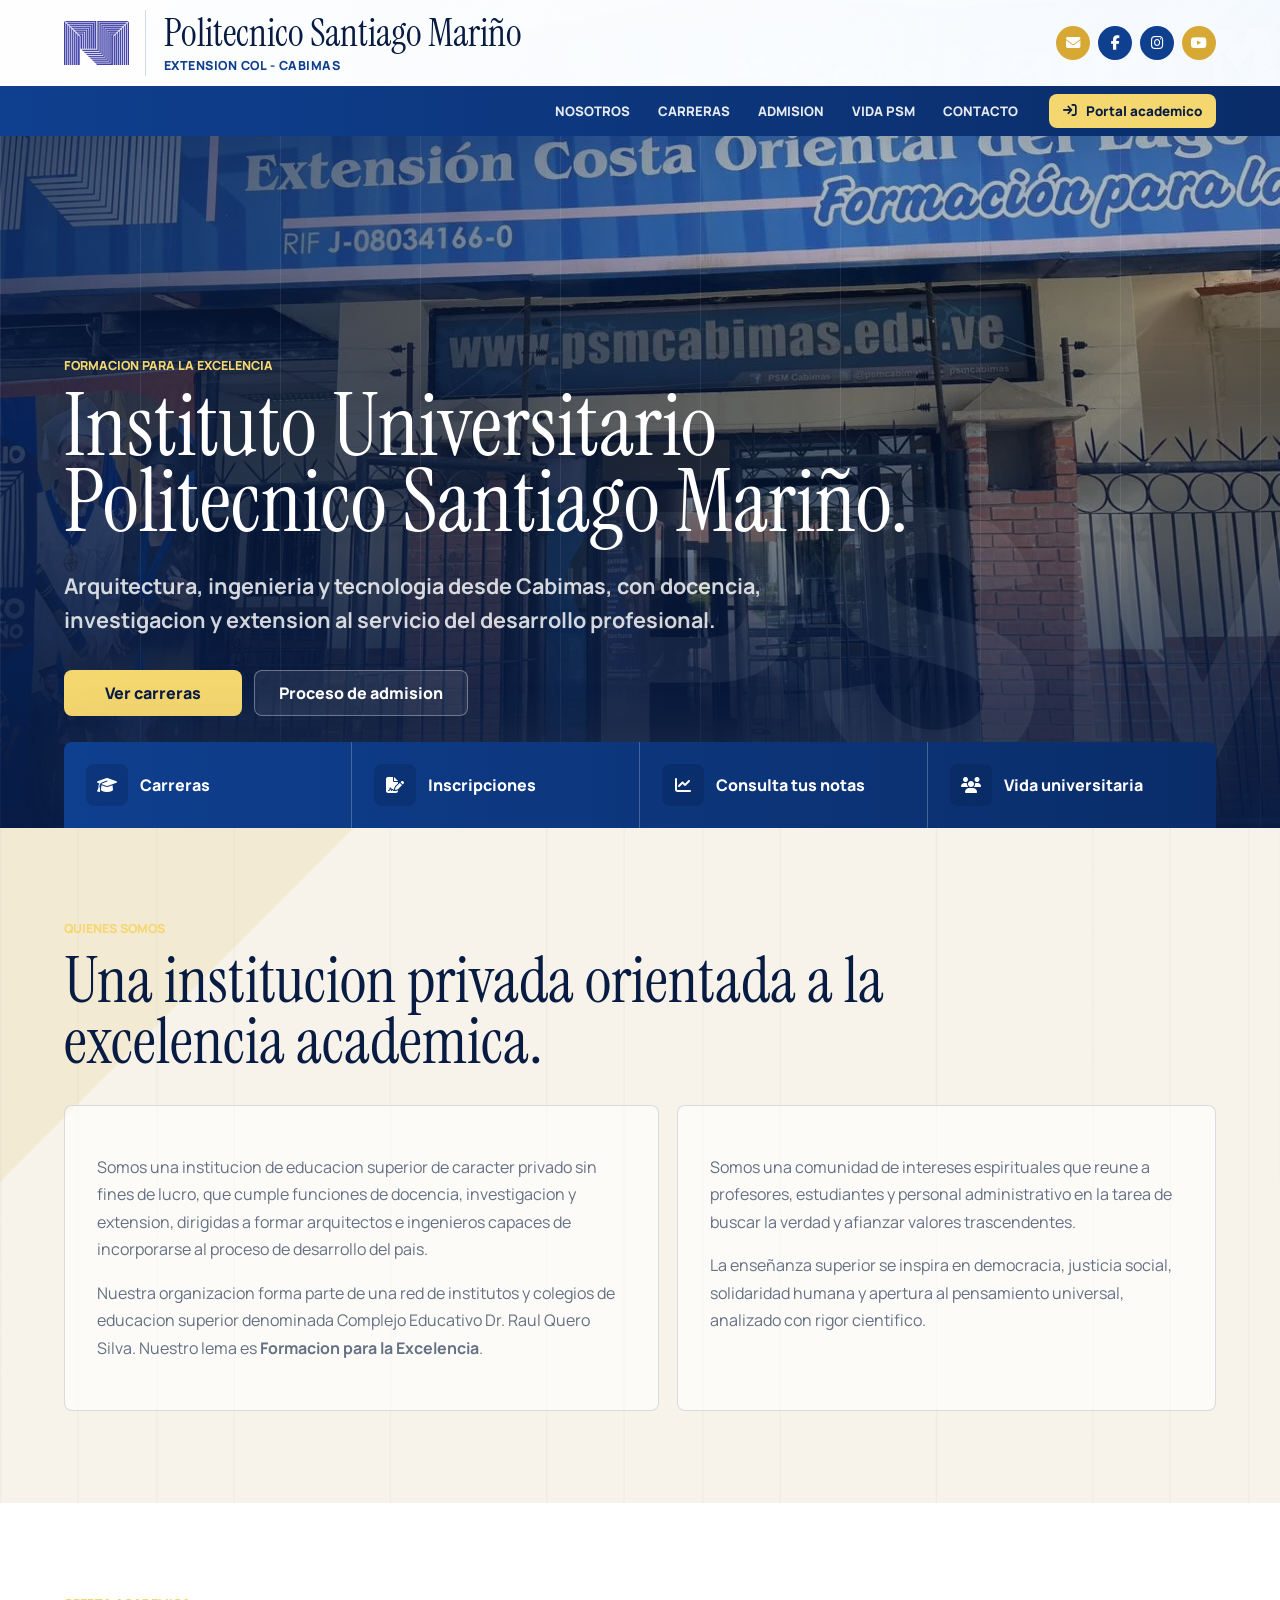
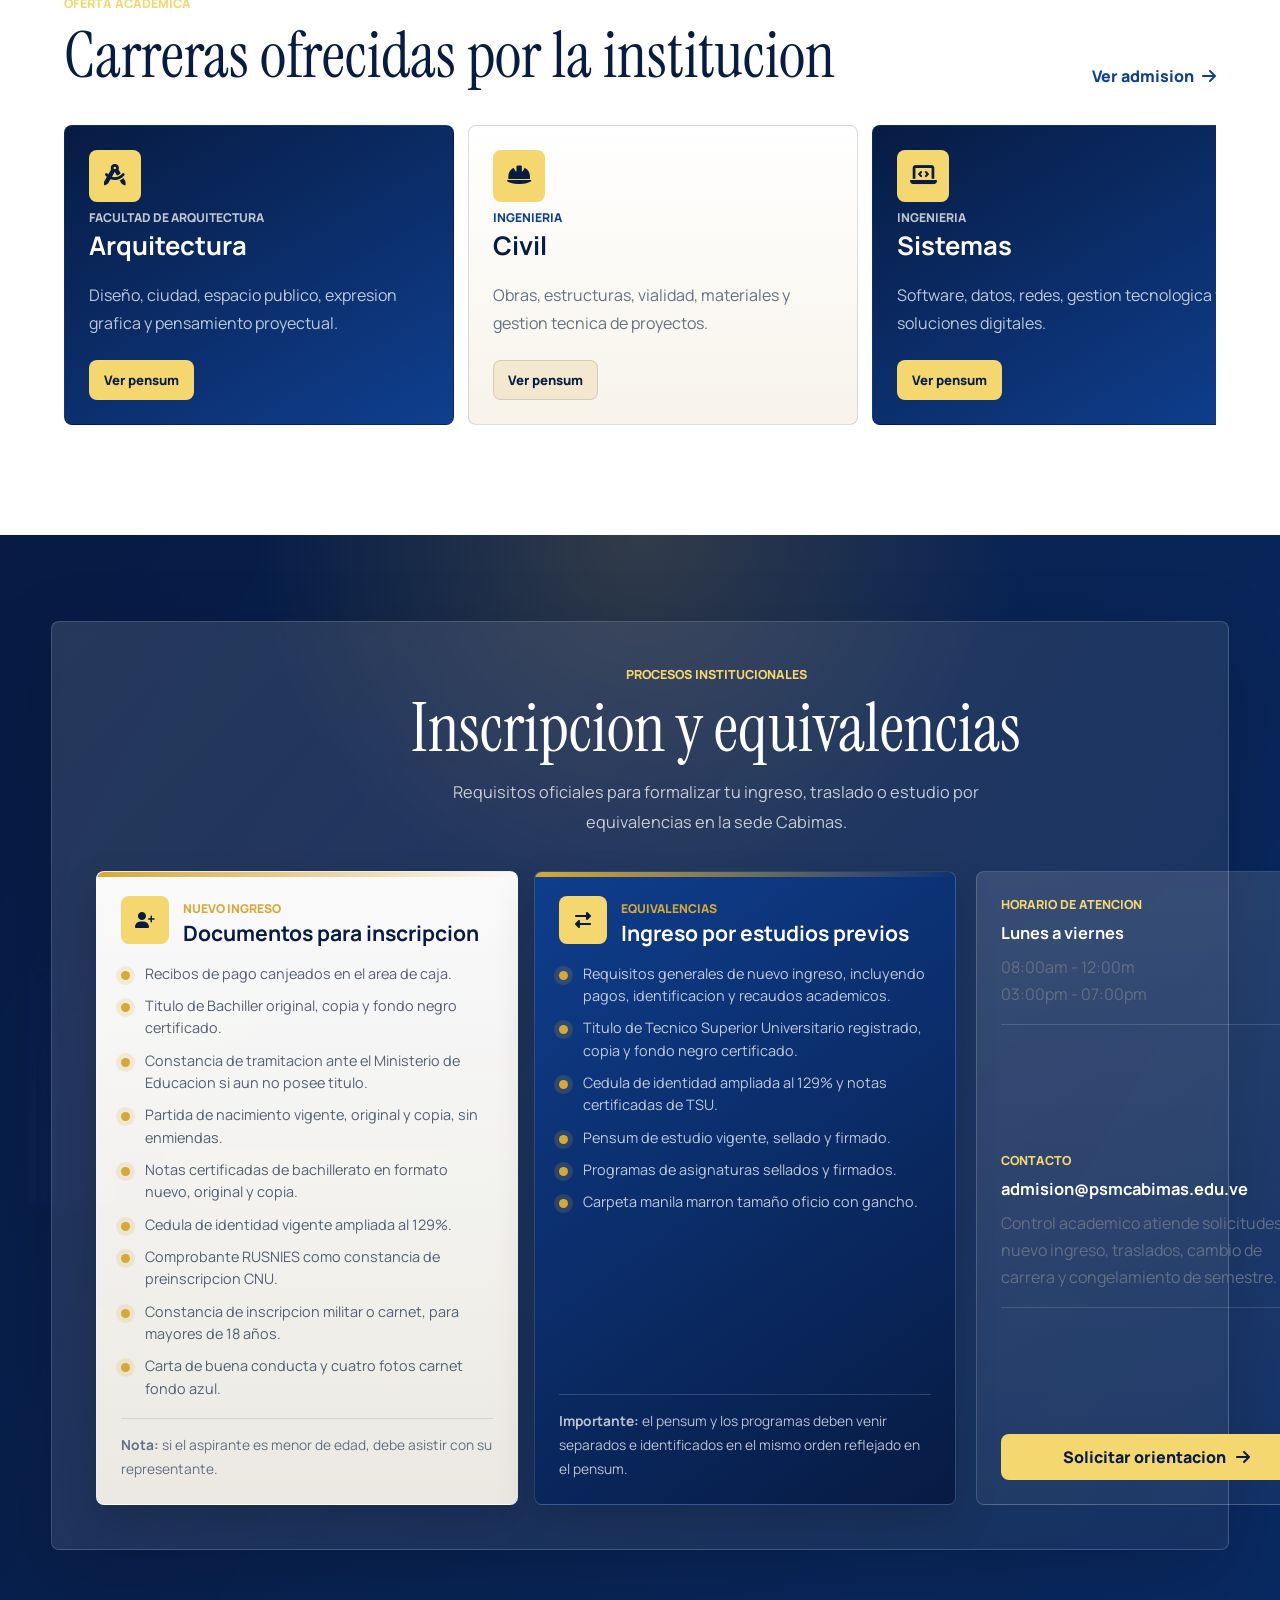
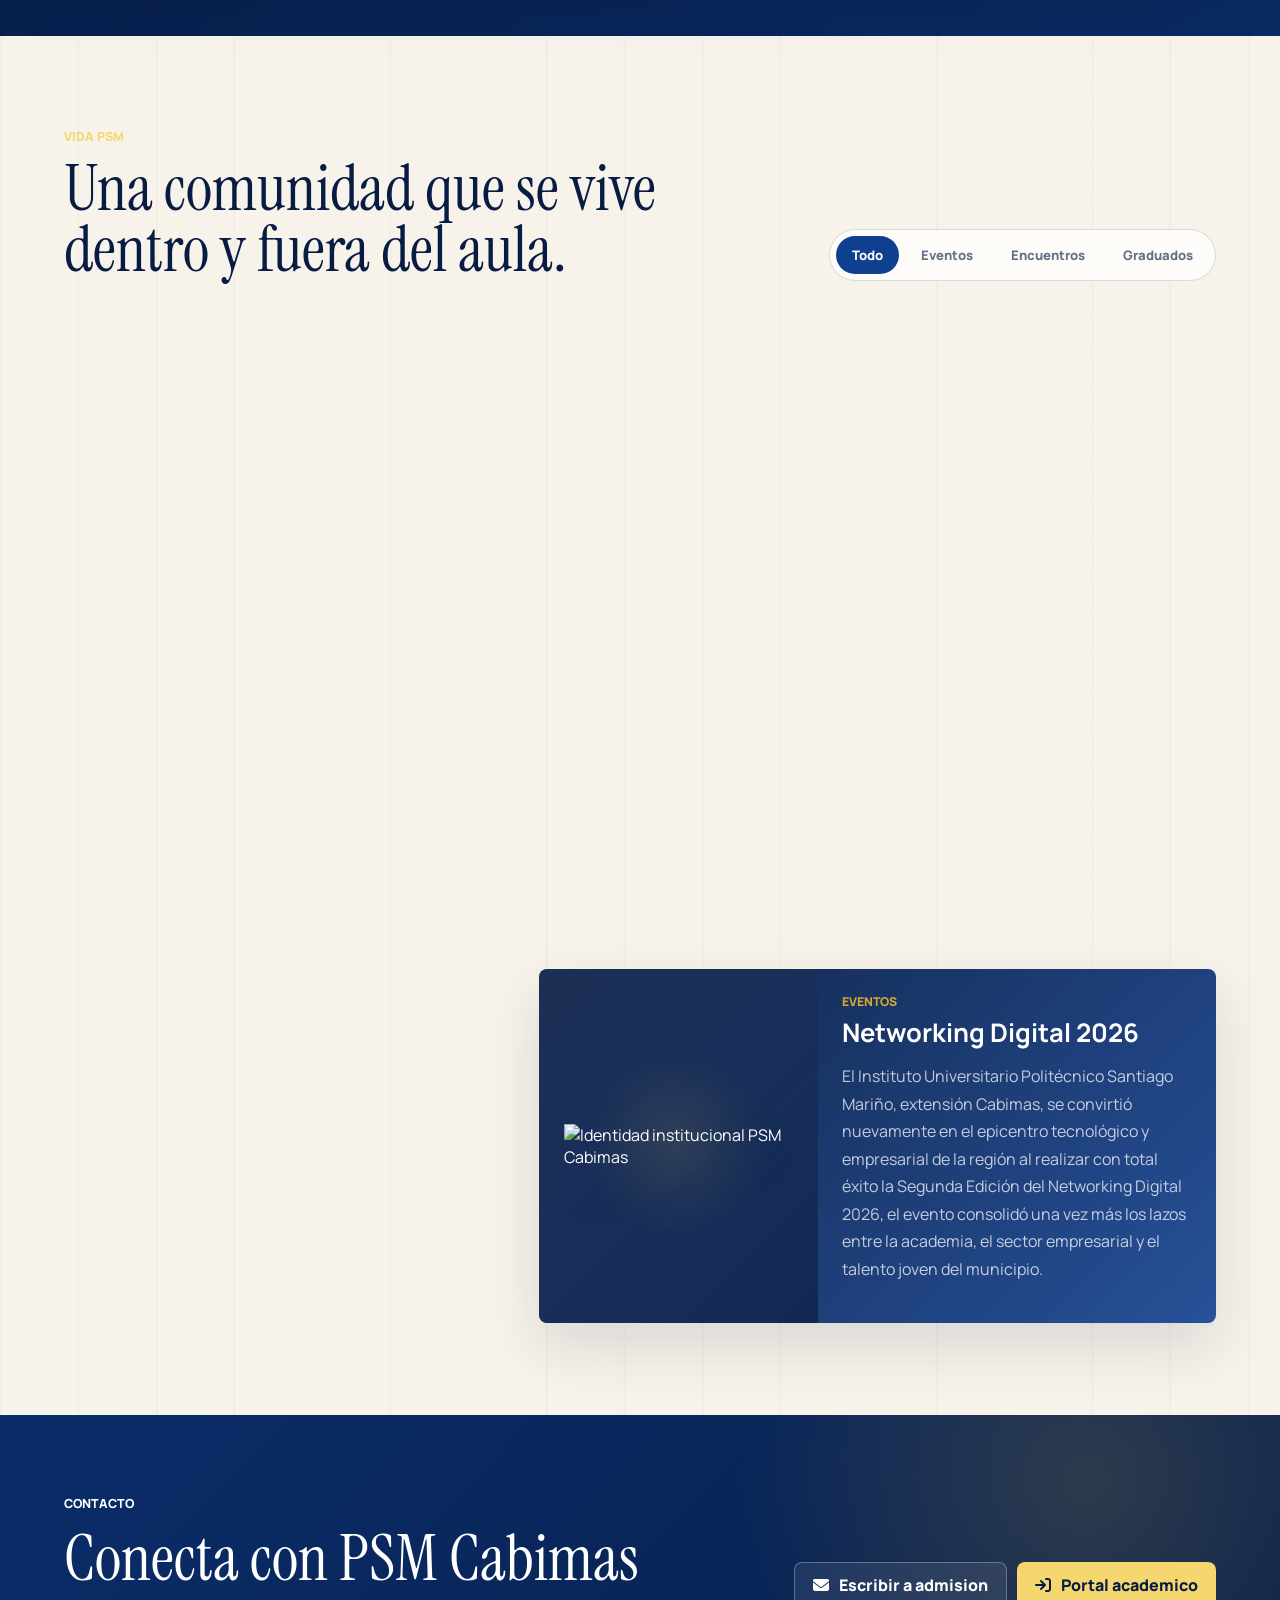
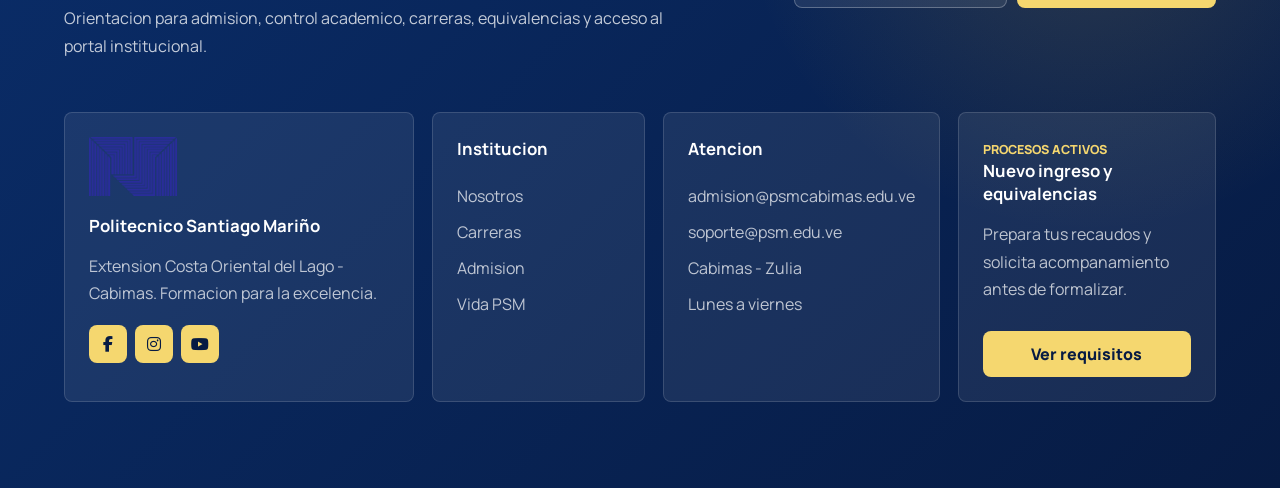
==== commit 879d2284: "botonde contacto e ir arriba" ====
--- a/index.html
+++ b/index.html
@@ -321,6 +321,16 @@
                 <span>2026</span>
             </div>
         </footer>
+
+        <div class="floating-actions" data-floating-actions aria-label="Acciones rapidas">
+            <a class="floating-contact" href="mailto:admision@psmcabimas.edu.ve" aria-label="Contactar admision">
+                <i class="fa-solid fa-message" aria-hidden="true"></i>
+                <span><strong>Contacto</strong><small>Admisiones PSM</small></span>
+            </a>
+            <button class="floating-top" type="button" data-scroll-top aria-label="Volver arriba">
+                <i class="fa-solid fa-arrow-up" aria-hidden="true"></i>
+            </button>
+        </div>
     </main>
 </body>
 </html>
--- a/estilos/website.css
+++ b/estilos/website.css
@@ -49,6 +49,114 @@
     max-width: 100%;
 }
 
+.floating-actions {
+    position: fixed;
+    right: clamp(14px, 3vw, 34px);
+    bottom: clamp(16px, 3vw, 34px);
+    z-index: 70;
+    display: flex;
+    align-items: center;
+    gap: 10px;
+    opacity: 0;
+    pointer-events: none;
+    transform: translateY(18px) scale(0.96);
+    transition: opacity 220ms ease, transform 220ms ease;
+}
+
+.floating-actions.is-visible {
+    opacity: 1;
+    pointer-events: auto;
+    transform: translateY(0) scale(1);
+}
+
+.floating-contact,
+.floating-top {
+    border: 1px solid rgba(255, 255, 255, 0.28);
+    color: var(--white);
+    background:
+        linear-gradient(135deg, rgba(15, 63, 143, 0.94), rgba(7, 27, 67, 0.96));
+    box-shadow: 0 20px 48px rgba(7, 27, 67, 0.28);
+    backdrop-filter: blur(14px);
+}
+
+.floating-contact {
+    display: inline-flex;
+    align-items: center;
+    gap: 11px;
+    min-height: 58px;
+    border-radius: 999px;
+    padding: 8px 18px 8px 10px;
+}
+
+.floating-contact i,
+.floating-top i {
+    display: inline-grid;
+    place-items: center;
+    border-radius: 50%;
+    color: var(--navy);
+    background: var(--gold-soft);
+}
+
+.floating-contact i {
+    width: 40px;
+    height: 40px;
+}
+
+.floating-contact span {
+    display: grid;
+    line-height: 1.05;
+}
+
+.floating-contact strong {
+    font-size: 0.86rem;
+    font-weight: 900;
+}
+
+.floating-contact small {
+    margin-top: 4px;
+    color: rgba(255, 255, 255, 0.68);
+    font-size: 0.68rem;
+    font-weight: 800;
+}
+
+.floating-top {
+    position: relative;
+    display: inline-grid;
+    place-items: center;
+    width: 58px;
+    height: 58px;
+    border-radius: 50%;
+    cursor: pointer;
+}
+
+.floating-top::before {
+    content: "";
+    position: absolute;
+    inset: -5px;
+    border-radius: inherit;
+    border: 1px solid rgba(215, 169, 52, 0.5);
+    animation: floating-pulse 1.9s ease-in-out infinite;
+}
+
+.floating-top i {
+    width: 34px;
+    height: 34px;
+    font-size: 0.88rem;
+}
+
+.floating-contact:hover,
+.floating-contact:focus-visible,
+.floating-top:hover,
+.floating-top:focus-visible {
+    transform: translateY(-3px);
+    box-shadow: 0 24px 58px rgba(7, 27, 67, 0.36);
+}
+
+@keyframes floating-pulse {
+    0%, 100% { opacity: 0.36; transform: scale(0.96); }
+    50% { opacity: 1; transform: scale(1.08); }
+}
+
 .site-header {
     position: fixed;
     inset: 0 0 auto;
@@ -1643,6 +1751,28 @@
     .footer-bottom {
         flex-direction: column;
     }
+
+    .floating-actions {
+        right: 12px;
+        bottom: 12px;
+        left: 12px;
+        justify-content: flex-end;
+    }
+
+    .floating-contact {
+        min-height: 52px;
+        padding-right: 12px;
+    }
+
+    .floating-contact small {
+        display: none;
+    }
+
+    .floating-top {
+        width: 52px;
+        height: 52px;
+        flex: 0 0 52px;
+    }
 }
 
 @media (prefers-reduced-motion: no-preference) {
@@ -1707,3 +1837,15 @@
         to { opacity: 1; transform: translateY(0); }
     }
 }
+
+@media (prefers-reduced-motion: reduce) {
+    .floating-actions,
+    .floating-contact,
+    .floating-top {
+        transition: none;
+    }
+
+    .floating-top::before {
+        animation: none;
+    }
+}
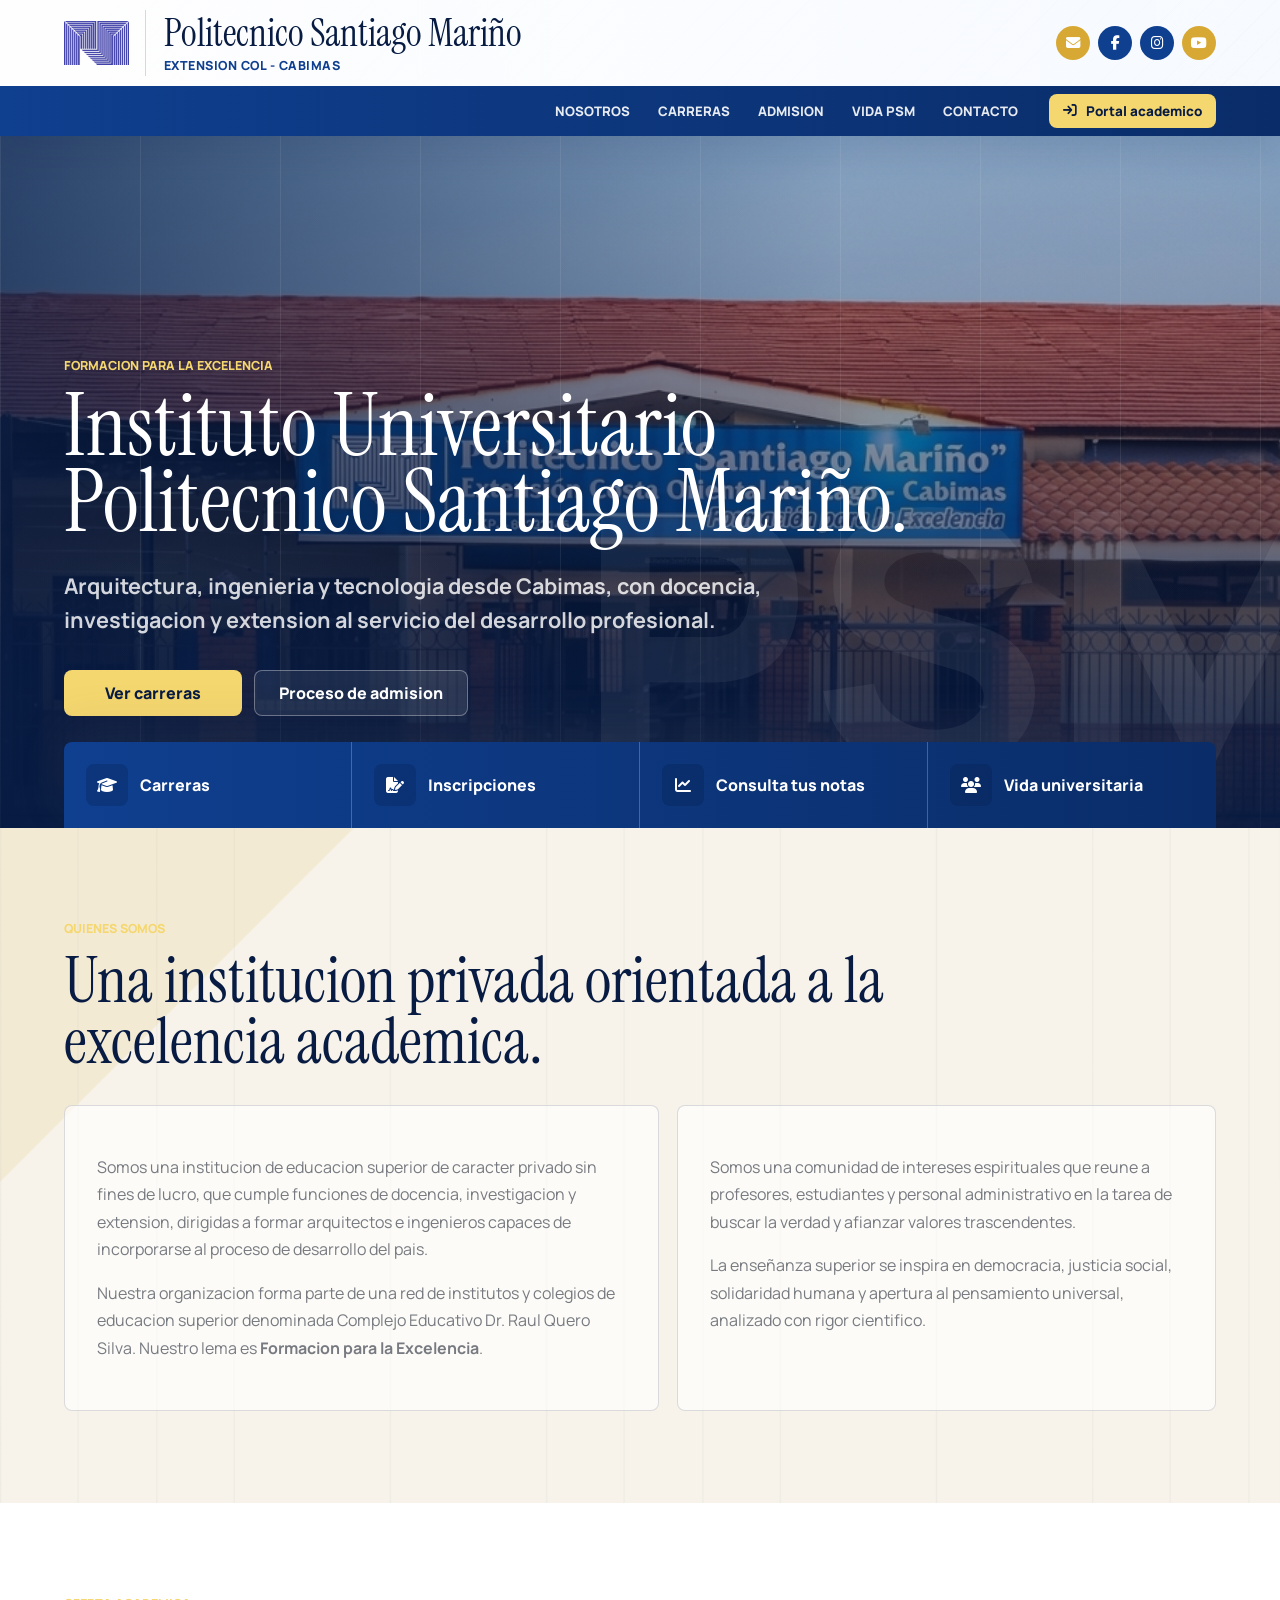
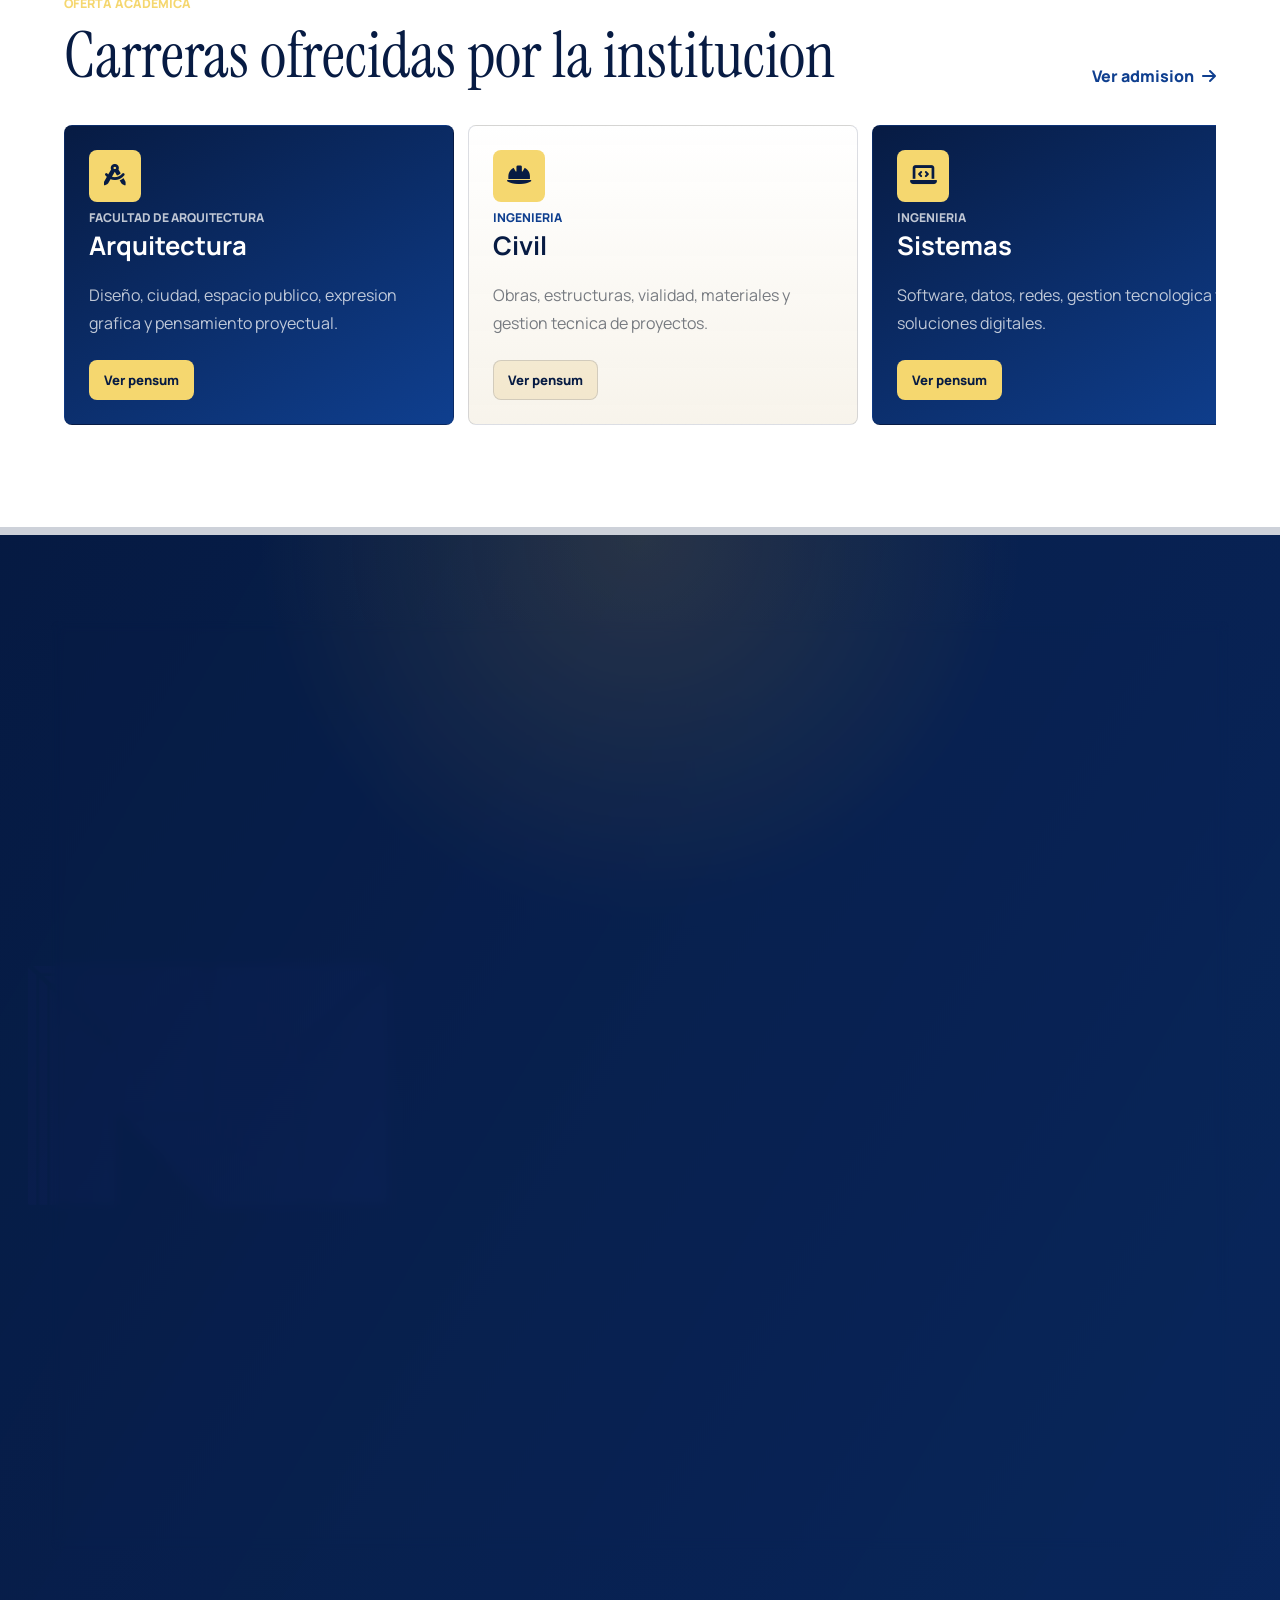
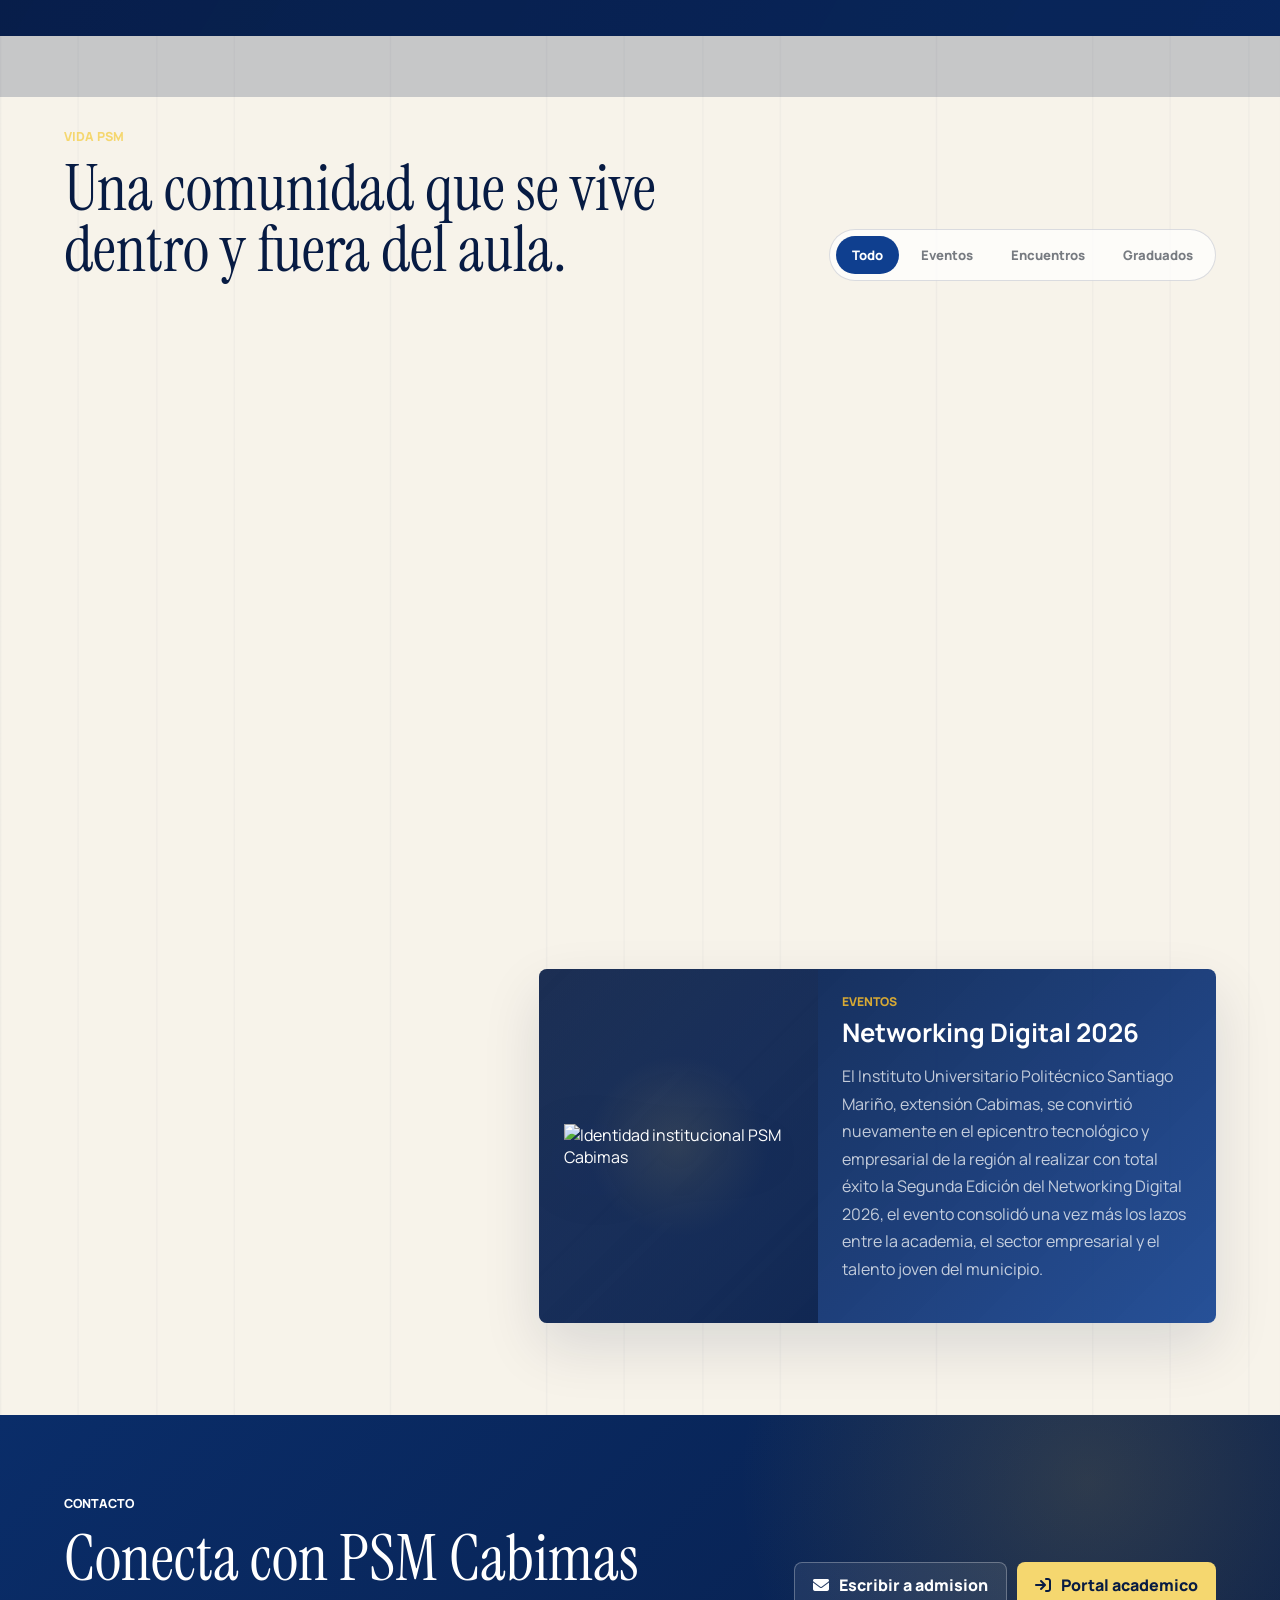
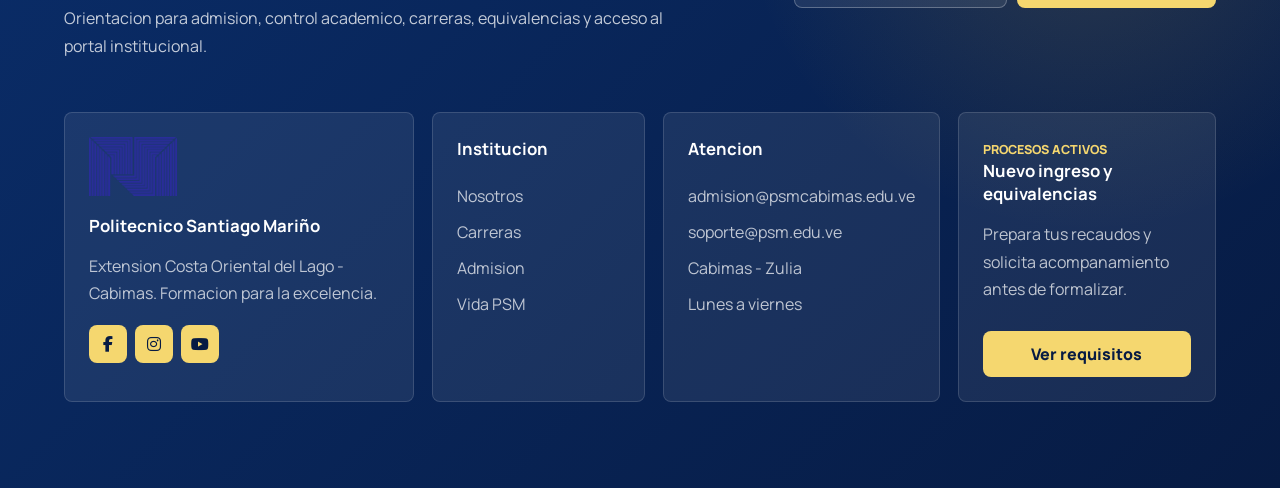
==== commit cc0cc831: "logotipo" ====
--- a/index.html
+++ b/index.html
@@ -5,6 +5,7 @@
     <meta name="viewport" content="width=device-width, initial-scale=1.0">
     <meta name="description" content="Web institucional del Instituto Universitario Politecnico Santiago Mariño en Cabimas.">
     <title>Universidad PSM | Cabimas</title>
+    <link rel="icon" href="img/logo.png">
     <link rel="preconnect" href="https://fonts.googleapis.com">
     <link rel="preconnect" href="https://fonts.gstatic.com" crossorigin>
     <link href="https://fonts.googleapis.com/css2?family=Instrument+Serif:ital@0;1&family=Manrope:wght@500;600;700;800;900&display=swap" rel="stylesheet">
--- a/estilos/website.css
+++ b/estilos/website.css
@@ -7,10 +7,10 @@
     --paper: #f7f3ea;
     --white: #ffffff;
     --ink: #101828;
-    --muted: #647084;
+    --muted: #777b81;
     --line: rgba(7, 27, 67, 0.14);
     --shadow: 0 24px 70px rgba(7, 27, 67, 0.18);
-    --hero-campus-image: url("../img/psm4.webp");
+    --hero-campus-image: url("../img/fachada.png");
 }
 
 * {
